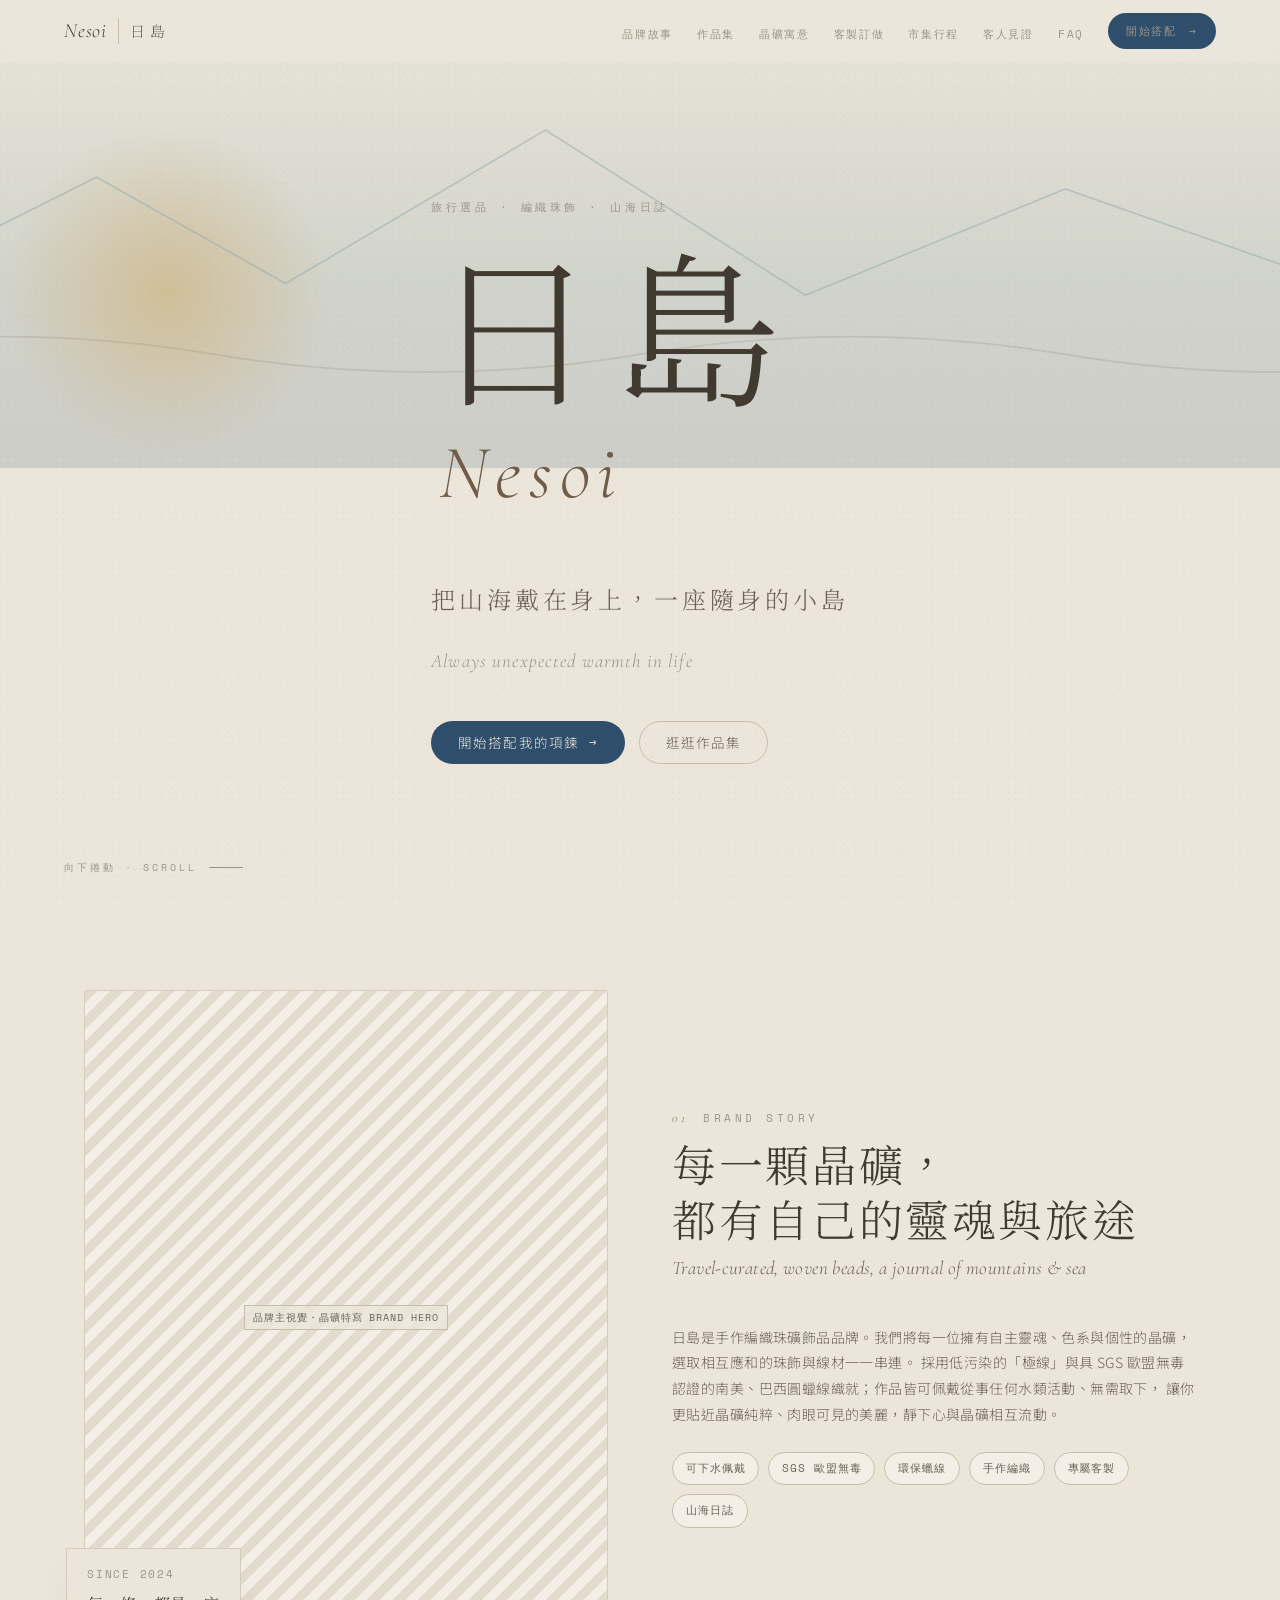
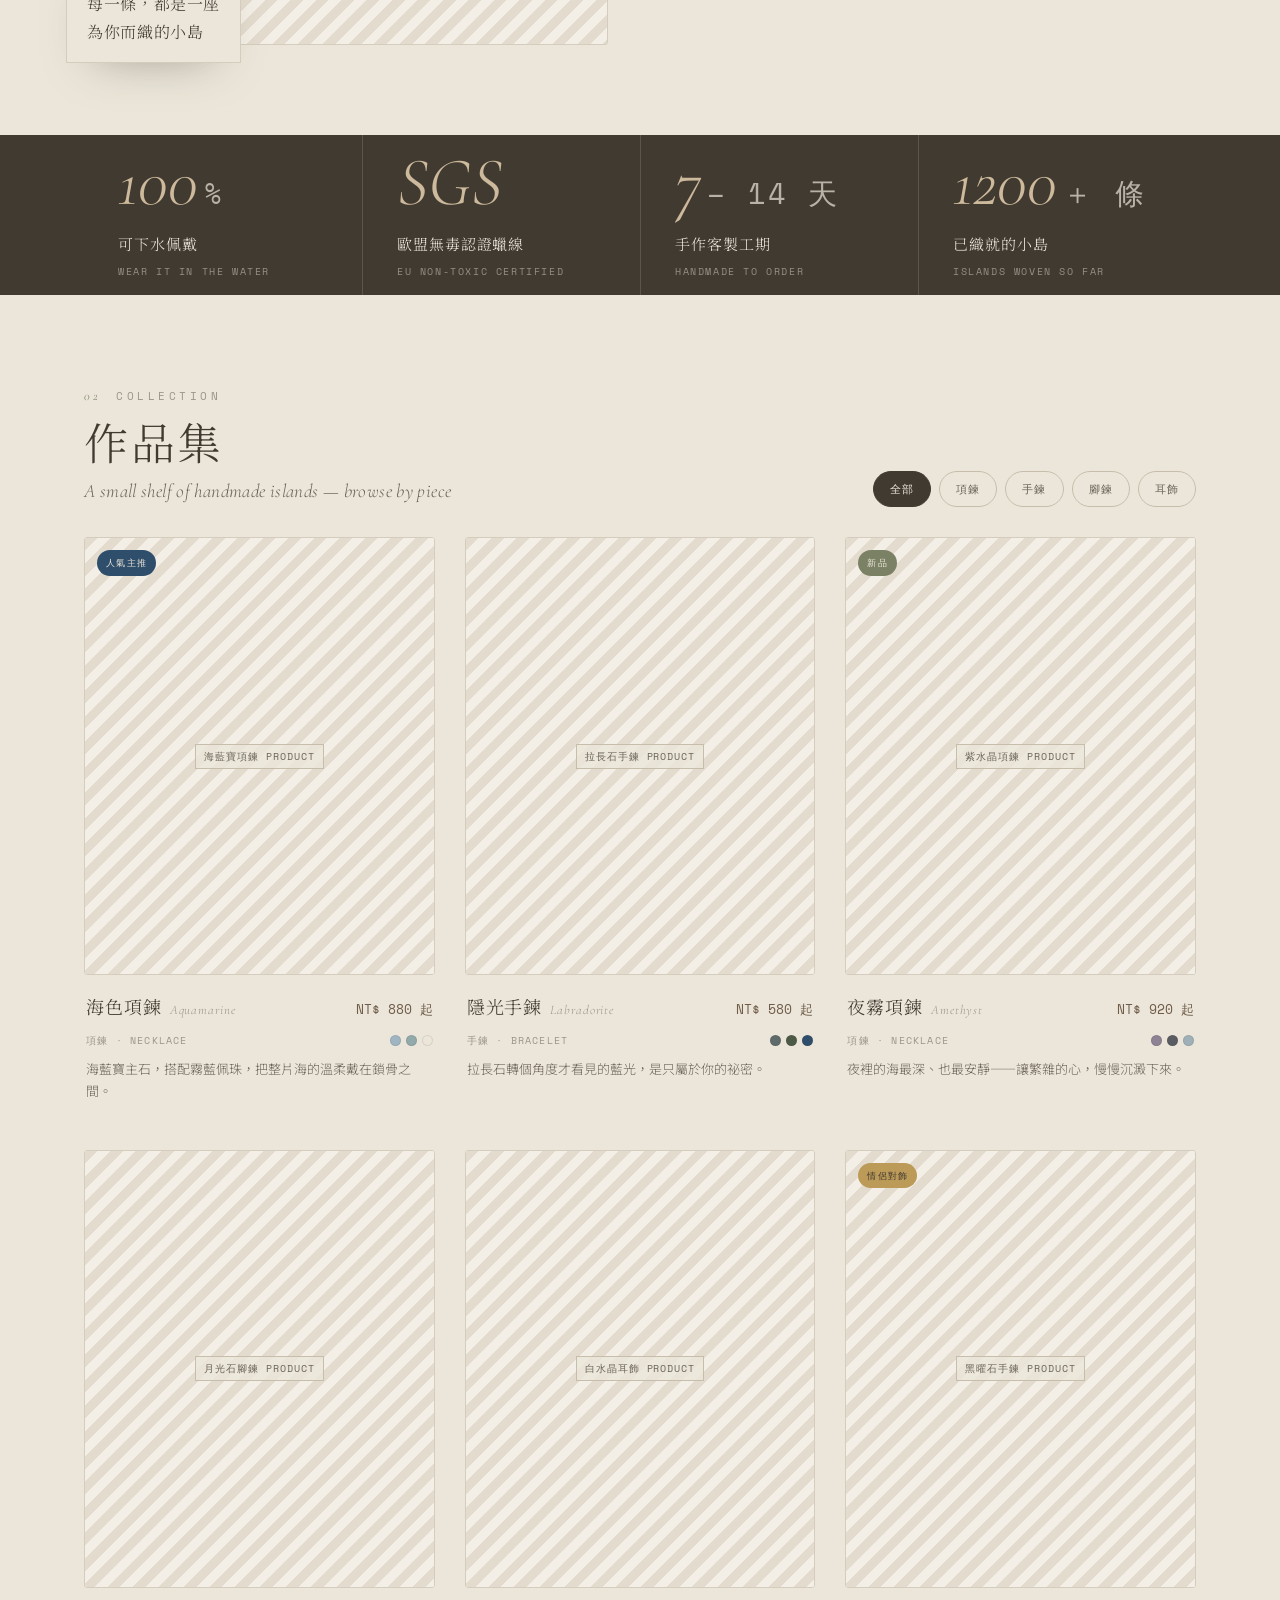
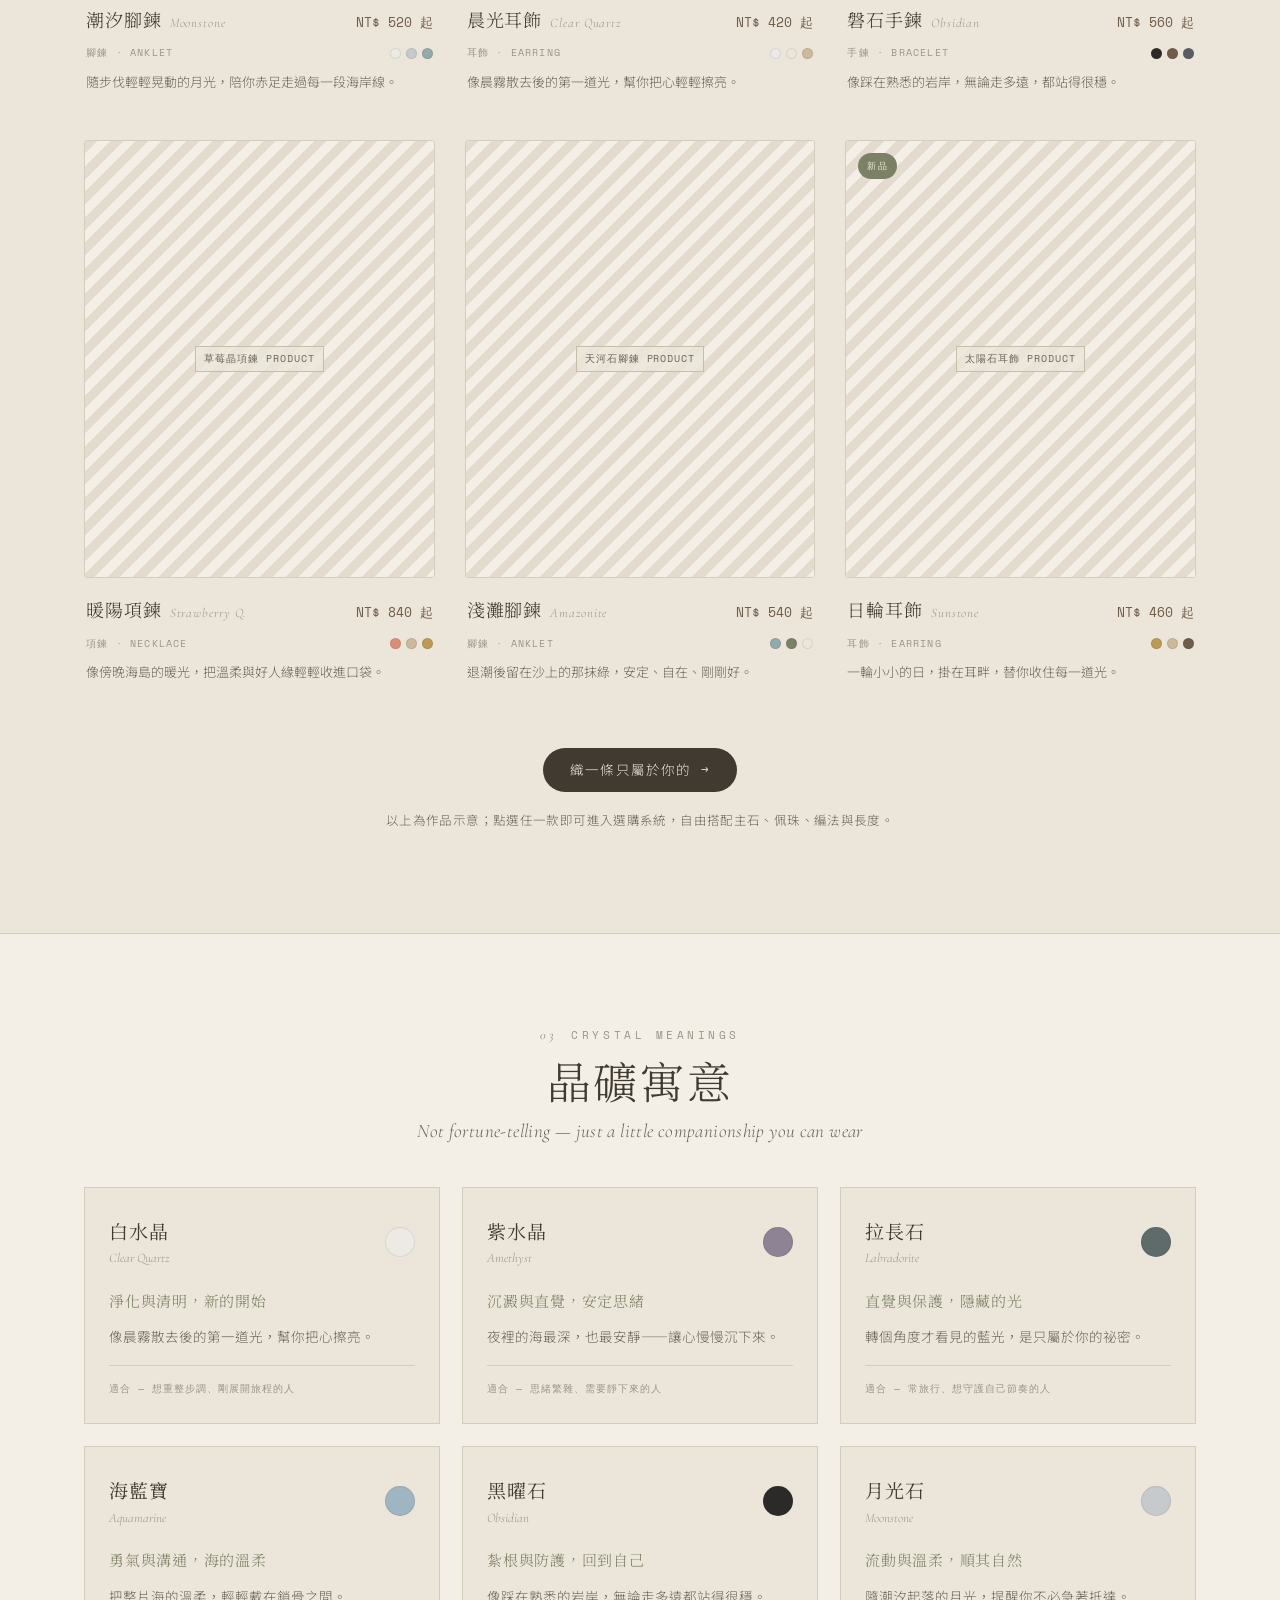
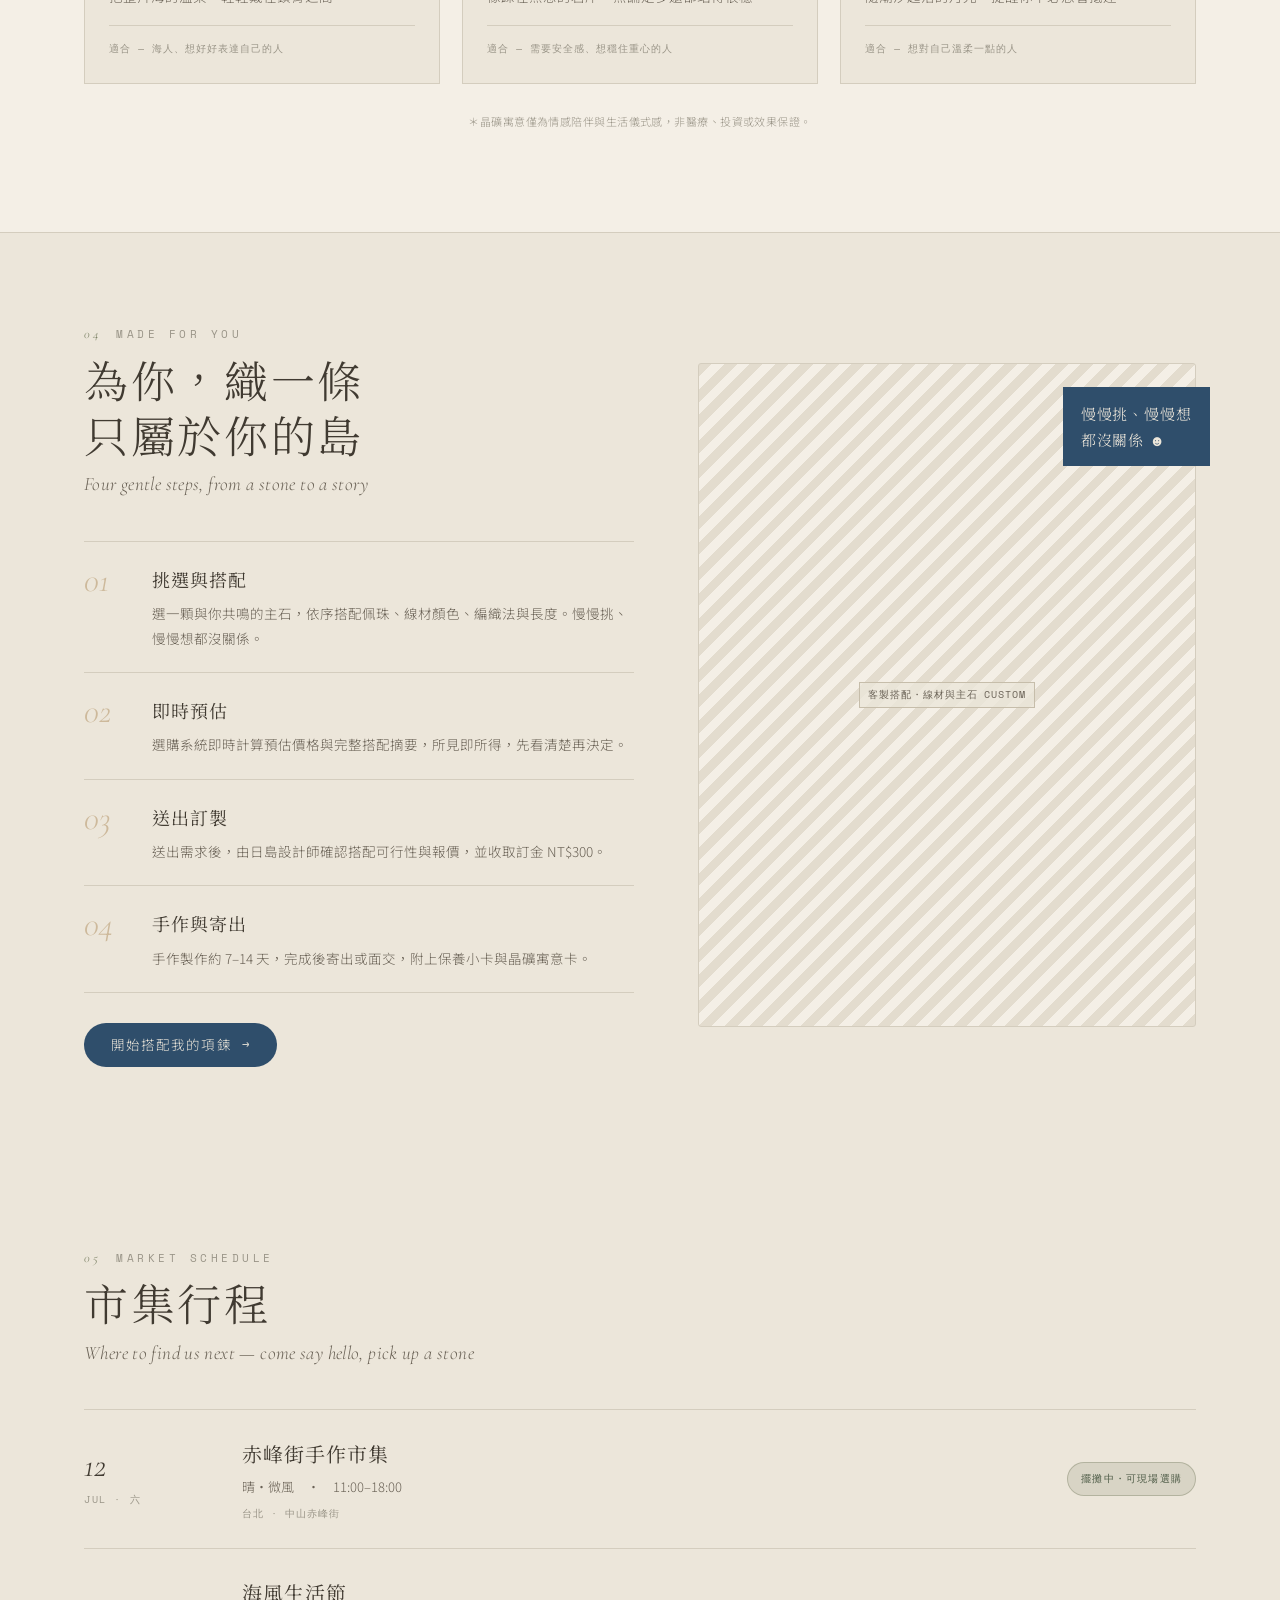
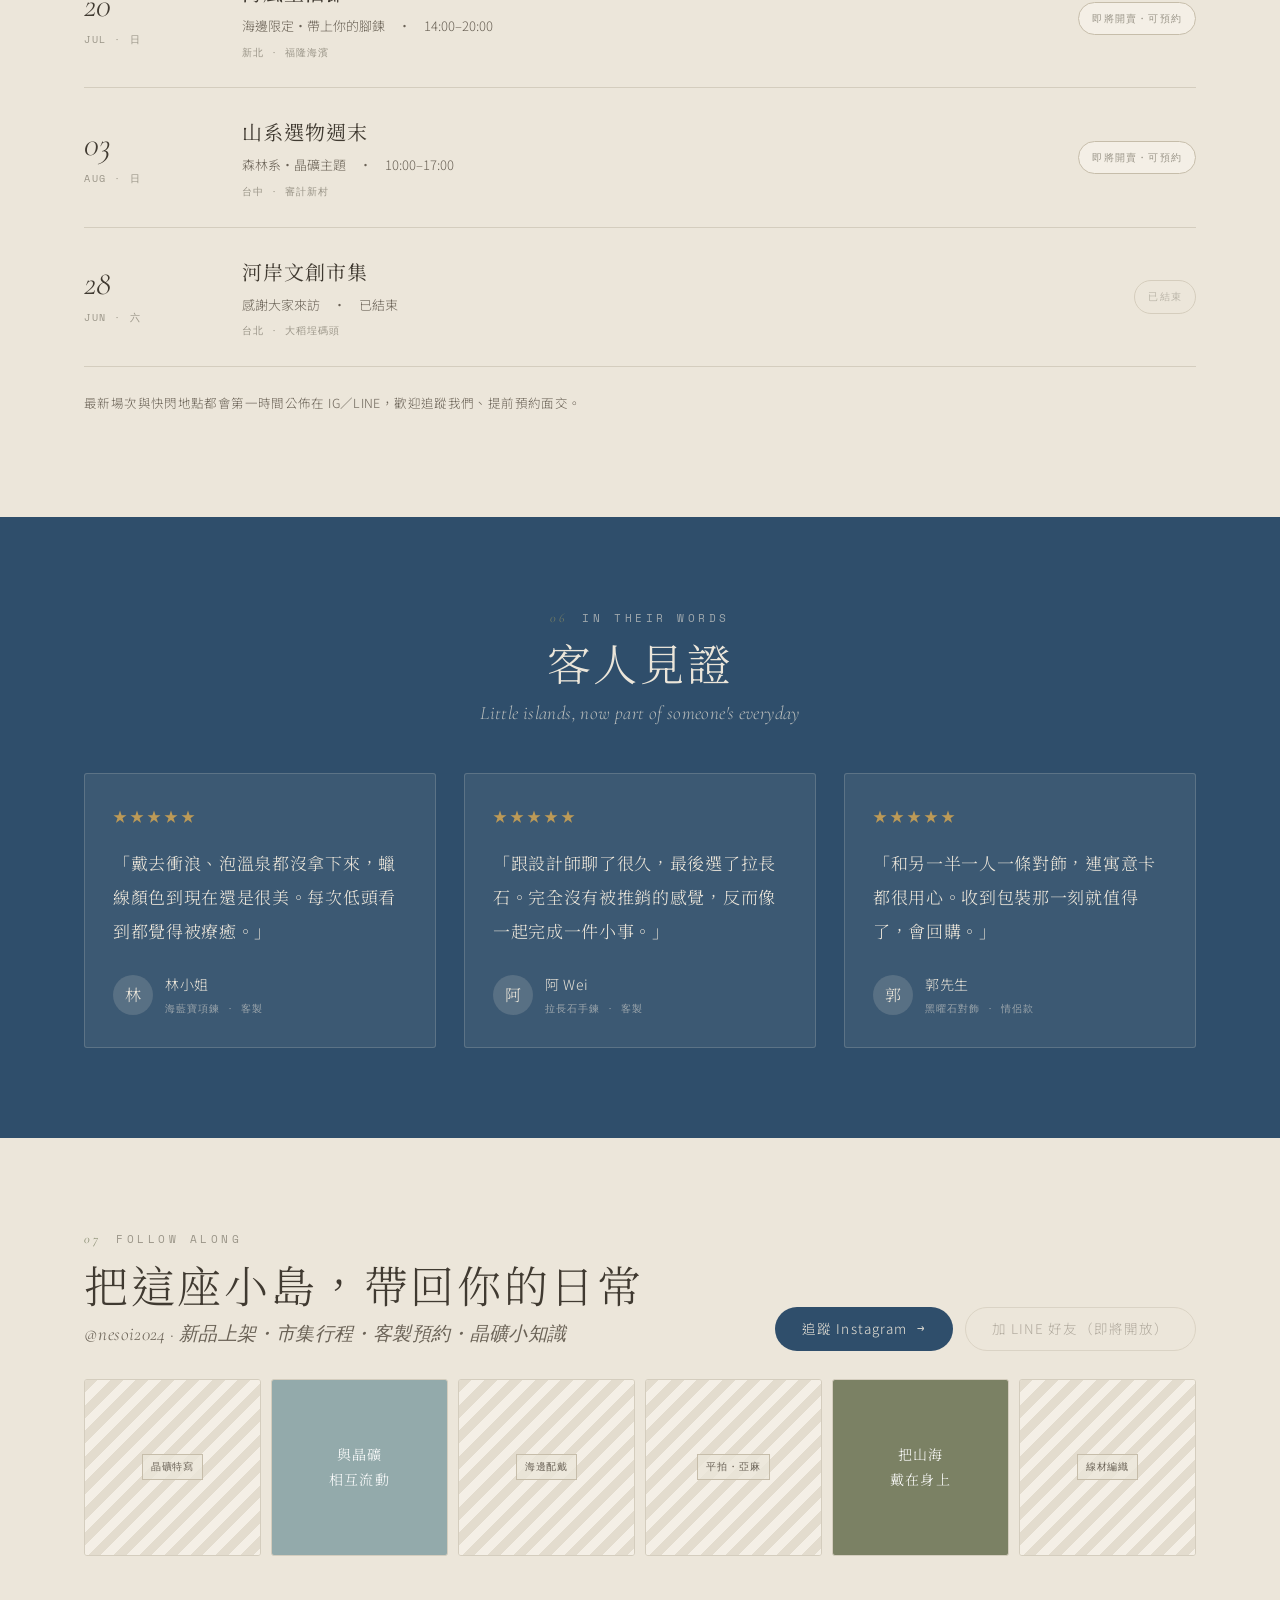
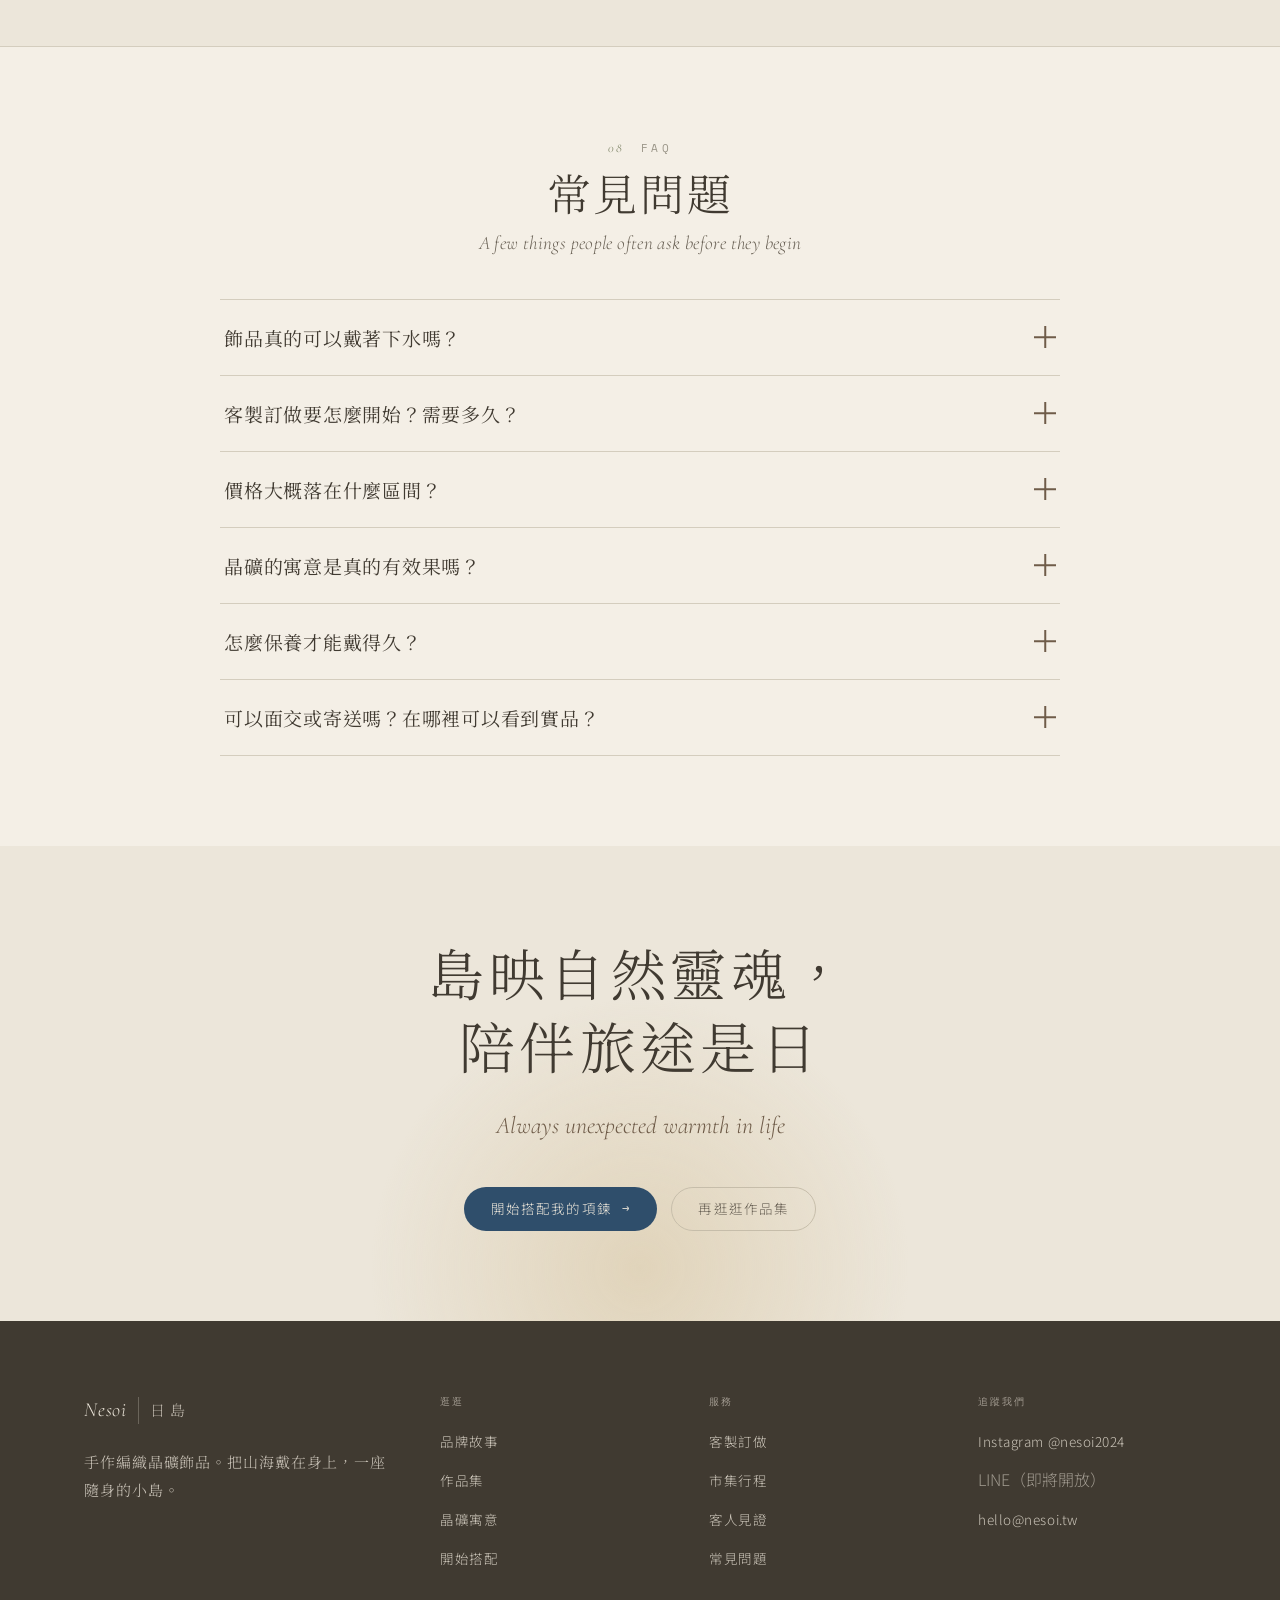
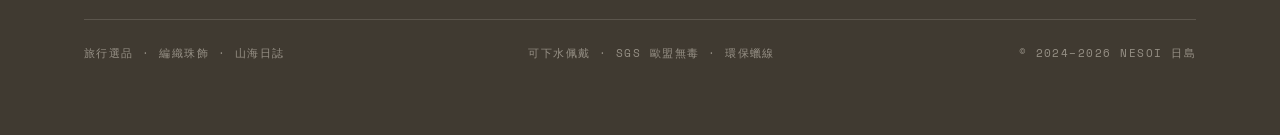
==== index.html @ e8ff77fa "Add files via upload" ====
<!DOCTYPE html>
<html lang="zh-Hant">
<head>
<meta charset="UTF-8">
<meta name="viewport" content="width=device-width, initial-scale=1.0">
<title>日島 Nesoi — 手作編織晶礦飾品｜官方網站</title>
<meta name="description" content="日島 Nesoi 手作編織晶礦飾品。把山海戴在身上，一座隨身的小島。可下水佩戴、SGS 歐盟無毒環保蠟線，提供現場選購與專屬客製。">
<link rel="preconnect" href="https://fonts.googleapis.com">
<link rel="preconnect" href="https://fonts.gstatic.com" crossorigin>
<link href="https://fonts.googleapis.com/css2?family=Noto+Serif+TC:wght@200;300;400;500&family=Noto+Sans+TC:wght@300;400;500&family=Cormorant+Garamond:ital,wght@0,300;0,400;0,500;1,300;1,400;1,500&family=Space+Mono:wght@400;700&display=swap" rel="stylesheet">
<link rel="stylesheet" href="css/site.css">
</head>
<body>

<!-- ============ TOP NAV ============ -->
<header class="topbar" data-screen-label="導覽列">
  <div class="wrap">
    <a class="brandmark" href="#top">Nesoi<span class="cn">日島</span></a>
    <ul class="navlinks">
      <li><a href="#story">品牌故事</a></li>
      <li><a href="#catalog">作品集</a></li>
      <li><a href="#meaning">晶礦寓意</a></li>
      <li><a href="#custom">客製訂做</a></li>
      <li><a href="#markets">市集行程</a></li>
      <li><a href="#voices">客人見證</a></li>
      <li><a href="#faq">FAQ</a></li>
      <li><a class="nav-cta" href="nesoi-shop/index.html#/build">開始搭配　→</a></li>
    </ul>
    <button class="nav-toggle" aria-label="選單"><span></span><span></span><span></span></button>
  </div>
</header>

<!-- ============ HERO ============ -->
<section class="hero" id="top">
  <div class="layer horizon"></div>
  <div class="layer sun"></div>
  <div class="layer ridge" aria-hidden="true">
    <svg viewBox="0 0 1440 320" preserveAspectRatio="xMidYMax slice" fill="none" stroke="var(--sea)" stroke-width="1.4">
      <path d="M0 280 L260 150 L420 240 L640 110 L860 250 L1080 160 L1280 230 L1440 170"/>
      <path d="M0 300 Q180 270 360 300 T720 300 T1080 300 T1440 300" stroke="var(--mineral)" opacity=".6"/>
    </svg>
  </div>
  <div class="wrap hero-inner">
    <p class="eyebrow">旅行選品 · 編織珠飾 · 山海日誌</p>
    <h1>日島</h1>
    <div class="en-l">Nesoi</div>
    <p class="tagline">把山海戴在身上，一座隨身的小島</p>
    <p class="tagline-en">Always unexpected warmth in life</p>
    <div class="hero-cta">
      <a class="btn btn-primary" href="nesoi-shop/index.html#/build"><span class="cn">開始搭配我的項鍊</span><span class="arrow">→</span></a>
      <a class="btn btn-ghost" href="#catalog"><span class="cn">逛逛作品集</span></a>
    </div>
  </div>
  <div class="scrollhint">向下捲動 · Scroll</div>
</section>

<!-- ============ 01 STORY ============ -->
<section class="section" id="story" data-screen-label="品牌故事">
  <div class="wrap">
    <div class="story-grid">
      <div class="story-media reveal">
        <div class="ph center" data-label="品牌主視覺・晶礦特寫 brand hero"></div>
        <div class="badge-float">
          <span class="mono-cap">Since 2024</span>
          <div class="t">每一條，都是一座<br>為你而織的小島</div>
        </div>
      </div>
      <div class="reveal d1">
        <div class="sec-head"><span class="sec-no">01</span><span class="eyebrow">Brand Story</span></div>
        <h2 class="sec-title">每一顆晶礦，<br>都有自己的靈魂與旅途</h2>
        <p class="sec-sub">Travel-curated, woven beads, a journal of mountains &amp; sea</p>
        <p class="note" style="max-width:40em">
          日島是手作編織珠礦飾品品牌。我們將每一位擁有自主靈魂、色系與個性的晶礦，選取相互應和的珠飾與線材一一串連。
          採用低污染的「極線」與具 SGS 歐盟無毒認證的南美、巴西圓蠟線織就；作品皆可佩戴從事任何水類活動、無需取下，
          讓你更貼近晶礦純粹、肉眼可見的美麗，靜下心與晶礦相互流動。
        </p>
        <div class="keywords">
          <span class="kw">可下水佩戴</span><span class="kw">SGS 歐盟無毒</span><span class="kw">環保蠟線</span>
          <span class="kw">手作編織</span><span class="kw">專屬客製</span><span class="kw">山海日誌</span>
        </div>
      </div>
    </div>
  </div>
</section>

<!-- ============ STATS ============ -->
<section class="stats" data-screen-label="材質工法">
  <div class="wrap">
    <div class="grid">
      <div class="stat reveal">
        <div class="num"><span data-count="100">0</span><span class="unit">%</span></div>
        <div class="lbl">可下水佩戴</div>
        <div class="en">Wear it in the water</div>
      </div>
      <div class="stat reveal d1">
        <div class="num">SGS</div>
        <div class="lbl">歐盟無毒認證蠟線</div>
        <div class="en">EU non-toxic certified</div>
      </div>
      <div class="stat reveal d2">
        <div class="num"><span data-count="7">0</span><span class="unit">– 14 天</span></div>
        <div class="lbl">手作客製工期</div>
        <div class="en">Handmade to order</div>
      </div>
      <div class="stat reveal d3">
        <div class="num"><span data-count="1200">0</span><span class="unit">＋ 條</span></div>
        <div class="lbl">已織就的小島</div>
        <div class="en">Islands woven so far</div>
      </div>
    </div>
  </div>
</section>

<!-- ============ 02 CATALOG ============ -->
<section class="section" id="catalog" data-screen-label="作品集">
  <div class="wrap">
    <div class="catalog-head">
      <div>
        <div class="sec-head"><span class="sec-no">02</span><span class="eyebrow">Collection</span></div>
        <h2 class="sec-title">作品集</h2>
        <p class="sec-sub" style="margin-bottom:0">A small shelf of handmade islands — browse by piece</p>
      </div>
      <div class="filters" role="tablist" aria-label="作品分類">
        <button class="filter active" data-cat="all">全部</button>
        <button class="filter" data-cat="necklace">項鍊</button>
        <button class="filter" data-cat="bracelet">手鍊</button>
        <button class="filter" data-cat="anklet">腳鍊</button>
        <button class="filter" data-cat="earring">耳飾</button>
      </div>
    </div>

    <div class="product-grid">
      <!-- 1 -->
      <a class="product" data-cat="necklace" href="nesoi-shop/index.html#/build">
        <div class="shot">
          <span class="tag-flag">人氣主推</span>
          <div class="ph center" data-label="海藍寶項鍊 product"></div>
          <span class="reveal-cover"></span>
          <span class="quick">開始搭配這款 →</span>
        </div>
        <div class="info">
          <div class="row1"><div class="name">海色項鍊<span class="en">Aquamarine</span></div><div class="price">NT$ 880 起</div></div>
          <div class="meta"><span class="cat">項鍊 · Necklace</span><span class="dots"><i style="background:#9FB6C2"></i><i style="background:#93AAAB"></i><i style="background:#ECE6DA"></i></span></div>
          <p class="desc">海藍寶主石，搭配霧藍佩珠，把整片海的溫柔戴在鎖骨之間。</p>
        </div>
      </a>
      <!-- 2 -->
      <a class="product" data-cat="bracelet" href="nesoi-shop/index.html#/build">
        <div class="shot">
          <div class="ph center" data-label="拉長石手鍊 product"></div>
          <span class="reveal-cover"></span>
          <span class="quick">開始搭配這款 →</span>
        </div>
        <div class="info">
          <div class="row1"><div class="name">隱光手鍊<span class="en">Labradorite</span></div><div class="price">NT$ 580 起</div></div>
          <div class="meta"><span class="cat">手鍊 · Bracelet</span><span class="dots"><i style="background:#5E6B6A"></i><i style="background:#4C5A45"></i><i style="background:#2F4E6B"></i></span></div>
          <p class="desc">拉長石轉個角度才看見的藍光，是只屬於你的祕密。</p>
        </div>
      </a>
      <!-- 3 -->
      <a class="product" data-cat="necklace" href="nesoi-shop/index.html#/build">
        <div class="shot">
          <span class="tag-flag olive">新品</span>
          <div class="ph center" data-label="紫水晶項鍊 product"></div>
          <span class="reveal-cover"></span>
          <span class="quick">開始搭配這款 →</span>
        </div>
        <div class="info">
          <div class="row1"><div class="name">夜霧項鍊<span class="en">Amethyst</span></div><div class="price">NT$ 920 起</div></div>
          <div class="meta"><span class="cat">項鍊 · Necklace</span><span class="dots"><i style="background:#8E8295"></i><i style="background:#5A5C63"></i><i style="background:#9FB0B8"></i></span></div>
          <p class="desc">夜裡的海最深、也最安靜——讓繁雜的心，慢慢沉澱下來。</p>
        </div>
      </a>
      <!-- 4 -->
      <a class="product" data-cat="anklet" href="nesoi-shop/index.html#/build">
        <div class="shot">
          <div class="ph center" data-label="月光石腳鍊 product"></div>
          <span class="reveal-cover"></span>
          <span class="quick">開始搭配這款 →</span>
        </div>
        <div class="info">
          <div class="row1"><div class="name">潮汐腳鍊<span class="en">Moonstone</span></div><div class="price">NT$ 520 起</div></div>
          <div class="meta"><span class="cat">腳鍊 · Anklet</span><span class="dots"><i style="background:#EDEAE6"></i><i style="background:#C6CACD"></i><i style="background:#93AAAB"></i></span></div>
          <p class="desc">隨步伐輕輕晃動的月光，陪你赤足走過每一段海岸線。</p>
        </div>
      </a>
      <!-- 5 -->
      <a class="product" data-cat="earring" href="nesoi-shop/index.html#/build">
        <div class="shot">
          <div class="ph center" data-label="白水晶耳飾 product"></div>
          <span class="reveal-cover"></span>
          <span class="quick">開始搭配這款 →</span>
        </div>
        <div class="info">
          <div class="row1"><div class="name">晨光耳飾<span class="en">Clear Quartz</span></div><div class="price">NT$ 420 起</div></div>
          <div class="meta"><span class="cat">耳飾 · Earring</span><span class="dots"><i style="background:#EDEAE6"></i><i style="background:#ECE6DA"></i><i style="background:#CDB99B"></i></span></div>
          <p class="desc">像晨霧散去後的第一道光，幫你把心輕輕擦亮。</p>
        </div>
      </a>
      <!-- 6 -->
      <a class="product" data-cat="bracelet" href="nesoi-shop/index.html#/build">
        <div class="shot">
          <span class="tag-flag gold">情侶對飾</span>
          <div class="ph center" data-label="黑曜石手鍊 product"></div>
          <span class="reveal-cover"></span>
          <span class="quick">開始搭配這款 →</span>
        </div>
        <div class="info">
          <div class="row1"><div class="name">磐石手鍊<span class="en">Obsidian</span></div><div class="price">NT$ 560 起</div></div>
          <div class="meta"><span class="cat">手鍊 · Bracelet</span><span class="dots"><i style="background:#2C2A28"></i><i style="background:#6F5C49"></i><i style="background:#5A5C63"></i></span></div>
          <p class="desc">像踩在熟悉的岩岸，無論走多遠，都站得很穩。</p>
        </div>
      </a>
      <!-- 7 -->
      <a class="product" data-cat="necklace" href="nesoi-shop/index.html#/build">
        <div class="shot">
          <div class="ph center" data-label="草莓晶項鍊 product"></div>
          <span class="reveal-cover"></span>
          <span class="quick">開始搭配這款 →</span>
        </div>
        <div class="info">
          <div class="row1"><div class="name">暖陽項鍊<span class="en">Strawberry Q.</span></div><div class="price">NT$ 840 起</div></div>
          <div class="meta"><span class="cat">項鍊 · Necklace</span><span class="dots"><i style="background:#D98E78"></i><i style="background:#CDB99B"></i><i style="background:#BC9A57"></i></span></div>
          <p class="desc">像傍晚海島的暖光，把溫柔與好人緣輕輕收進口袋。</p>
        </div>
      </a>
      <!-- 8 -->
      <a class="product" data-cat="anklet" href="nesoi-shop/index.html#/build">
        <div class="shot">
          <div class="ph center" data-label="天河石腳鍊 product"></div>
          <span class="reveal-cover"></span>
          <span class="quick">開始搭配這款 →</span>
        </div>
        <div class="info">
          <div class="row1"><div class="name">淺灘腳鍊<span class="en">Amazonite</span></div><div class="price">NT$ 540 起</div></div>
          <div class="meta"><span class="cat">腳鍊 · Anklet</span><span class="dots"><i style="background:#93AAAB"></i><i style="background:#7B8164"></i><i style="background:#ECE6DA"></i></span></div>
          <p class="desc">退潮後留在沙上的那抹綠，安定、自在、剛剛好。</p>
        </div>
      </a>
      <!-- 9 -->
      <a class="product" data-cat="earring" href="nesoi-shop/index.html#/build">
        <div class="shot">
          <span class="tag-flag olive">新品</span>
          <div class="ph center" data-label="太陽石耳飾 product"></div>
          <span class="reveal-cover"></span>
          <span class="quick">開始搭配這款 →</span>
        </div>
        <div class="info">
          <div class="row1"><div class="name">日輪耳飾<span class="en">Sunstone</span></div><div class="price">NT$ 460 起</div></div>
          <div class="meta"><span class="cat">耳飾 · Earring</span><span class="dots"><i style="background:#BC9A57"></i><i style="background:#CDB99B"></i><i style="background:#6F5C49"></i></span></div>
          <p class="desc">一輪小小的日，掛在耳畔，替你收住每一道光。</p>
        </div>
      </a>
    </div>

    <div class="catalog-foot">
      <a class="btn btn-dark" href="nesoi-shop/index.html#/build"><span class="cn">織一條只屬於你的</span><span class="arrow">→</span></a>
      <p class="note tiny" style="margin-top:16px">以上為作品示意；點選任一款即可進入選購系統，自由搭配主石、佩珠、編法與長度。</p>
    </div>
  </div>
</section>

<!-- ============ 03 MEANING ============ -->
<section class="section meaning" id="meaning" data-screen-label="晶礦寓意">
  <div class="wrap">
    <div class="sec-head-center" style="margin-bottom:40px">
      <div class="sec-head"><span class="sec-no">03</span><span class="eyebrow">Crystal Meanings</span></div>
      <h2 class="sec-title">晶礦寓意</h2>
      <p class="sec-sub">Not fortune-telling — just a little companionship you can wear</p>
    </div>

    <div class="meaning-grid">
      <div class="mcard reveal">
        <div class="top"><div><h4>白水晶</h4><div class="en">Clear Quartz</div></div><span class="stone" style="background:#EDEAE6"></span></div>
        <div class="mn">淨化與清明，新的開始</div>
        <p class="qt">像晨霧散去後的第一道光，幫你把心擦亮。</p>
        <div class="for">適合 — 想重整步調、剛展開旅程的人</div>
      </div>
      <div class="mcard reveal d1">
        <div class="top"><div><h4>紫水晶</h4><div class="en">Amethyst</div></div><span class="stone" style="background:#8E8295"></span></div>
        <div class="mn">沉澱與直覺，安定思緒</div>
        <p class="qt">夜裡的海最深，也最安靜——讓心慢慢沉下來。</p>
        <div class="for">適合 — 思緒繁雜、需要靜下來的人</div>
      </div>
      <div class="mcard reveal d2">
        <div class="top"><div><h4>拉長石</h4><div class="en">Labradorite</div></div><span class="stone" style="background:#5E6B6A"></span></div>
        <div class="mn">直覺與保護，隱藏的光</div>
        <p class="qt">轉個角度才看見的藍光，是只屬於你的祕密。</p>
        <div class="for">適合 — 常旅行、想守護自己節奏的人</div>
      </div>
      <div class="mcard reveal">
        <div class="top"><div><h4>海藍寶</h4><div class="en">Aquamarine</div></div><span class="stone" style="background:#9FB6C2"></span></div>
        <div class="mn">勇氣與溝通，海的溫柔</div>
        <p class="qt">把整片海的溫柔，輕輕戴在鎖骨之間。</p>
        <div class="for">適合 — 海人、想好好表達自己的人</div>
      </div>
      <div class="mcard reveal d1">
        <div class="top"><div><h4>黑曜石</h4><div class="en">Obsidian</div></div><span class="stone" style="background:#2C2A28"></span></div>
        <div class="mn">紮根與防護，回到自己</div>
        <p class="qt">像踩在熟悉的岩岸，無論走多遠都站得很穩。</p>
        <div class="for">適合 — 需要安全感、想穩住重心的人</div>
      </div>
      <div class="mcard reveal d2">
        <div class="top"><div><h4>月光石</h4><div class="en">Moonstone</div></div><span class="stone" style="background:#C6CACD"></span></div>
        <div class="mn">流動與溫柔，順其自然</div>
        <p class="qt">隨潮汐起落的月光，提醒你不必急著抵達。</p>
        <div class="for">適合 — 想對自己溫柔一點的人</div>
      </div>
    </div>
    <p class="disc">＊晶礦寓意僅為情感陪伴與生活儀式感，非醫療、投資或效果保證。</p>
  </div>
</section>

<!-- ============ 04 CUSTOM FLOW ============ -->
<section class="section" id="custom" data-screen-label="客製訂做">
  <div class="wrap">
    <div class="flow">
      <div class="reveal">
        <div class="sec-head"><span class="sec-no">04</span><span class="eyebrow">Made for You</span></div>
        <h2 class="sec-title">為你，織一條<br>只屬於你的島</h2>
        <p class="sec-sub">Four gentle steps, from a stone to a story</p>
        <ol class="steps">
          <li class="step"><span class="n">01</span><div><h4>挑選與搭配</h4><p>選一顆與你共鳴的主石，依序搭配佩珠、線材顏色、編織法與長度。慢慢挑、慢慢想都沒關係。</p></div></li>
          <li class="step"><span class="n">02</span><div><h4>即時預估</h4><p>選購系統即時計算預估價格與完整搭配摘要，所見即所得，先看清楚再決定。</p></div></li>
          <li class="step"><span class="n">03</span><div><h4>送出訂製</h4><p>送出需求後，由日島設計師確認搭配可行性與報價，並收取訂金 NT$300。</p></div></li>
          <li class="step"><span class="n">04</span><div><h4>手作與寄出</h4><p>手作製作約 7–14 天，完成後寄出或面交，附上保養小卡與晶礦寓意卡。</p></div></li>
        </ol>
        <div style="margin-top:30px">
          <a class="btn btn-primary" href="nesoi-shop/index.html#/build"><span class="cn">開始搭配我的項鍊</span><span class="arrow">→</span></a>
        </div>
      </div>
      <div class="flow-media reveal d1">
        <div class="ph center" data-label="客製搭配・線材與主石 custom"></div>
        <div class="pull"><div class="serif">慢慢挑、慢慢想<br>都沒關係 ☻</div></div>
      </div>
    </div>
  </div>
</section>

<!-- ============ 05 MARKETS ============ -->
<section class="section" id="markets" data-screen-label="市集行程">
  <div class="wrap">
    <div class="sec-head"><span class="sec-no">05</span><span class="eyebrow">Market Schedule</span></div>
    <h2 class="sec-title">市集行程</h2>
    <p class="sec-sub">Where to find us next — come say hello, pick up a stone</p>

    <div class="markets">
      <div class="market-row reveal">
        <div class="date"><span class="d">12</span><span class="m">Jul · 六</span></div>
        <div class="where"><h4>赤峰街手作市集</h4><p>晴・微風　·　11:00–18:00</p><span class="loc">台北 · 中山赤峰街</span></div>
        <span class="market-status open">擺攤中・可現場選購</span>
      </div>
      <div class="market-row reveal d1">
        <div class="date"><span class="d">20</span><span class="m">Jul · 日</span></div>
        <div class="where"><h4>海風生活節</h4><p>海邊限定・帶上你的腳鍊　·　14:00–20:00</p><span class="loc">新北 · 福隆海濱</span></div>
        <span class="market-status soon">即將開賣・可預約</span>
      </div>
      <div class="market-row reveal d2">
        <div class="date"><span class="d">03</span><span class="m">Aug · 日</span></div>
        <div class="where"><h4>山系選物週末</h4><p>森林系・晶礦主題　·　10:00–17:00</p><span class="loc">台中 · 審計新村</span></div>
        <span class="market-status soon">即將開賣・可預約</span>
      </div>
      <div class="market-row reveal d3">
        <div class="date"><span class="d">28</span><span class="m">Jun · 六</span></div>
        <div class="where"><h4>河岸文創市集</h4><p>感謝大家來訪　·　已結束</p><span class="loc">台北 · 大稻埕碼頭</span></div>
        <span class="market-status done">已結束</span>
      </div>
    </div>
    <p class="note tiny" style="margin-top:24px">最新場次與快閃地點都會第一時間公佈在 IG／LINE，歡迎追蹤我們、提前預約面交。</p>
  </div>
</section>

<!-- ============ 06 TESTIMONIALS ============ -->
<section class="section testimonials" id="voices" data-screen-label="客人見證">
  <div class="wrap">
    <div class="sec-head-center" style="margin-bottom:44px">
      <div class="sec-head"><span class="sec-no">06</span><span class="eyebrow">In Their Words</span></div>
      <h2 class="sec-title">客人見證</h2>
      <p class="sec-sub">Little islands, now part of someone's everyday</p>
    </div>

    <div class="tgrid">
      <div class="tcard reveal">
        <div class="stars">★★★★★</div>
        <p class="quote">「戴去衝浪、泡溫泉都沒拿下來，蠟線顏色到現在還是很美。每次低頭看到都覺得被療癒。」</p>
        <div class="who"><span class="av">林</span><div><div class="nm">林小姐</div><div class="meta">海藍寶項鍊 · 客製</div></div></div>
      </div>
      <div class="tcard reveal d1">
        <div class="stars">★★★★★</div>
        <p class="quote">「跟設計師聊了很久，最後選了拉長石。完全沒有被推銷的感覺，反而像一起完成一件小事。」</p>
        <div class="who"><span class="av">阿</span><div><div class="nm">阿 Wei</div><div class="meta">拉長石手鍊 · 客製</div></div></div>
      </div>
      <div class="tcard reveal d2">
        <div class="stars">★★★★★</div>
        <p class="quote">「和另一半一人一條對飾，連寓意卡都很用心。收到包裝那一刻就值得了，會回購。」</p>
        <div class="who"><span class="av">郭</span><div><div class="nm">郭先生</div><div class="meta">黑曜石對飾 · 情侶款</div></div></div>
      </div>
    </div>
  </div>
</section>

<!-- ============ 07 SOCIAL ============ -->
<section class="section" id="social" data-screen-label="社群">
  <div class="wrap">
    <div class="social-head">
      <div>
        <div class="sec-head"><span class="sec-no">07</span><span class="eyebrow">Follow Along</span></div>
        <h2 class="sec-title">把這座小島，帶回你的日常</h2>
        <p class="sec-sub" style="margin-bottom:0">@nesoi2024 · 新品上架・市集行程・客製預約・晶礦小知識</p>
      </div>
      <div class="social-cta">
        <a class="btn btn-primary" href="https://instagram.com/nesoi2024" target="_blank" rel="noopener"><span class="cn">追蹤 Instagram</span><span class="arrow">→</span></a>
        <!-- TODO: 之後有 LINE 後，改回 <a class="btn btn-ghost" href="你的LINE連結" target="_blank" rel="noopener"><span class="cn">加 LINE 好友</span></a> -->
        <span class="btn btn-ghost" aria-disabled="true" style="opacity:.45;cursor:default;pointer-events:none"><span class="cn">加 LINE 好友（即將開放）</span></span>
      </div>
    </div>

    <div class="ig-grid">
      <div class="ig-cell"><div class="ph center" data-label="晶礦特寫"></div><span class="ovl"><svg viewBox="0 0 24 24" fill="none" stroke-width="1.6"><rect x="3" y="3" width="18" height="18" rx="5"/><circle cx="12" cy="12" r="4"/><circle cx="17.5" cy="6.5" r="1" fill="#fff" stroke="none"/></svg></span></div>
      <div class="ig-cell quote sea"><p>與晶礦<br>相互流動</p></div>
      <div class="ig-cell"><div class="ph center" data-label="海邊配戴"></div><span class="ovl"><svg viewBox="0 0 24 24" fill="none" stroke-width="1.6"><rect x="3" y="3" width="18" height="18" rx="5"/><circle cx="12" cy="12" r="4"/><circle cx="17.5" cy="6.5" r="1" fill="#fff" stroke="none"/></svg></span></div>
      <div class="ig-cell"><div class="ph center" data-label="平拍・亞麻"></div><span class="ovl"><svg viewBox="0 0 24 24" fill="none" stroke-width="1.6"><rect x="3" y="3" width="18" height="18" rx="5"/><circle cx="12" cy="12" r="4"/><circle cx="17.5" cy="6.5" r="1" fill="#fff" stroke="none"/></svg></span></div>
      <div class="ig-cell quote olive"><p>把山海<br>戴在身上</p></div>
      <div class="ig-cell"><div class="ph center" data-label="線材編織"></div><span class="ovl"><svg viewBox="0 0 24 24" fill="none" stroke-width="1.6"><rect x="3" y="3" width="18" height="18" rx="5"/><circle cx="12" cy="12" r="4"/><circle cx="17.5" cy="6.5" r="1" fill="#fff" stroke="none"/></svg></span></div>
    </div>
  </div>
</section>

<!-- ============ 08 FAQ ============ -->
<section class="section" id="faq" data-screen-label="FAQ" style="background:var(--paper-2);border-top:1px solid var(--hairline)">
  <div class="wrap">
    <div class="sec-head-center" style="margin-bottom:40px">
      <div class="sec-head"><span class="sec-no">08</span><span class="eyebrow">FAQ</span></div>
      <h2 class="sec-title">常見問題</h2>
      <p class="sec-sub">A few things people often ask before they begin</p>
    </div>

    <div class="faq">
      <div class="faq-item">
        <button class="faq-q">飾品真的可以戴著下水嗎？<span class="ic"></span></button>
        <div class="faq-a"><div class="inner">可以。我們採用低污染的「極線」與具 SGS 歐盟無毒認證的南美、巴西圓蠟線編織，作品可佩戴從事任何水類活動、無需取下。建議避免長時間接觸香水、酒精與化學清潔劑，能讓蠟線色澤更持久。</div></div>
      </div>
      <div class="faq-item">
        <button class="faq-q">客製訂做要怎麼開始？需要多久？<span class="ic"></span></button>
        <div class="faq-a"><div class="inner">直接在「開始搭配我的項鍊」選購系統挑主石、佩珠、編法與長度，系統會即時預估價格。送出後由設計師確認搭配並報價、收訂金 NT$300，手作製作約 7–14 天，完成後寄出或面交。</div></div>
      </div>
      <div class="faq-item">
        <button class="faq-q">價格大概落在什麼區間？<span class="ic"></span></button>
        <div class="faq-a"><div class="inner">現貨項鍊約 NT$680 起、手鍊／腳鍊 NT$480 起、耳飾／戒指 NT$380 起；專屬客製 NT$880 起。實際價格依晶礦、佩珠與編法不同，客製價由設計師確認後報價。情侶／對飾兩件 9 折。</div></div>
      </div>
      <div class="faq-item">
        <button class="faq-q">晶礦的寓意是真的有效果嗎？<span class="ic"></span></button>
        <div class="faq-a"><div class="inner">我們把晶礦寓意當作一種情感陪伴與生活的儀式感，而不是開運算命或療效保證。喜歡它的故事、它的顏色與手感，就是最好的理由。</div></div>
      </div>
      <div class="faq-item">
        <button class="faq-q">怎麼保養才能戴得久？<span class="ic"></span></button>
        <div class="faq-a"><div class="inner">若有髒污，以清水輕輕沖洗、用軟布擦乾後陰乾即可；晶礦避免重摔與強烈撞擊。每一件都是手作，些微不同是手的痕跡，也是溫度的證明。</div></div>
      </div>
      <div class="faq-item">
        <button class="faq-q">可以面交或寄送嗎？在哪裡可以看到實品？<span class="ic"></span></button>
        <div class="faq-a"><div class="inner">提供宅配寄送與市集面交。最新的市集場次與快閃地點都會公佈在本頁「市集行程」與我們的 IG／LINE，歡迎追蹤、提前預約到攤位看實品。</div></div>
      </div>
    </div>
  </div>
</section>

<!-- ============ CLOSING CTA ============ -->
<section class="section closing" data-screen-label="行動呼籲">
  <div class="sun-bg" aria-hidden="true"></div>
  <div class="wrap reveal">
    <h2>島映自然靈魂，<br>陪伴旅途是日</h2>
    <p class="en">Always unexpected warmth in life</p>
    <div class="closing-cta">
      <a class="btn btn-primary" href="nesoi-shop/index.html#/build"><span class="cn">開始搭配我的項鍊</span><span class="arrow">→</span></a>
      <a class="btn btn-ghost" href="#catalog"><span class="cn">再逛逛作品集</span></a>
    </div>
  </div>
</section>

<!-- ============ FOOTER ============ -->
<footer class="footer" data-screen-label="頁尾">
  <div class="wrap">
    <div class="top">
      <div>
        <a class="brandmark" href="#top">Nesoi<span class="cn">日島</span></a>
        <p class="f-tag">手作編織晶礦飾品。把山海戴在身上，一座隨身的小島。</p>
      </div>
      <div>
        <h5>逛逛</h5>
        <ul>
          <li><a href="#story">品牌故事</a></li>
          <li><a href="#catalog">作品集</a></li>
          <li><a href="#meaning">晶礦寓意</a></li>
          <li><a href="nesoi-shop/index.html#/build">開始搭配</a></li>
        </ul>
      </div>
      <div>
        <h5>服務</h5>
        <ul>
          <li><a href="#custom">客製訂做</a></li>
          <li><a href="#markets">市集行程</a></li>
          <li><a href="#voices">客人見證</a></li>
          <li><a href="#faq">常見問題</a></li>
        </ul>
      </div>
      <div>
        <h5>追蹤我們</h5>
        <ul>
          <li><a href="https://instagram.com/nesoi2024" target="_blank" rel="noopener">Instagram @nesoi2024</a></li>
          <!-- TODO: 之後有 LINE 後，改回 <a href="你的LINE連結" target="_blank" rel="noopener">LINE @你的ID</a> -->
          <li><span style="opacity:.55">LINE（即將開放）</span></li>
          <li><a href="mailto:hello@nesoi.tw">hello@nesoi.tw</a></li>
        </ul>
      </div>
    </div>
    <div class="meta">
      <span>旅行選品 · 編織珠飾 · 山海日誌</span>
      <span>可下水佩戴 · SGS 歐盟無毒 · 環保蠟線</span>
      <span>© 2024–2026 Nesoi 日島</span>
    </div>
  </div>
</footer>

<script src="js/site.js"></script>
</body>
</html>
---- css/site.css ----
/* =========================================================
   日島 NESOI — 官方網站 Official Site
   色系：方案 A 山海自然系  |  作品型錄・好逛好買
   ========================================================= */

:root{
  /* ---- 方案 A 山海自然系 ---- */
  --paper:      #ECE6DA;   /* 霧米白 */
  --paper-2:    #F4EFE6;   /* 卡片底 */
  --paper-3:    #E3DCCE;   /* 凹陷底 */
  --ink:        #403A31;   /* 深岩墨 */
  --ink-soft:   #6A6256;   /* 次要文字 */
  --mineral:    #9A9588;   /* 礦石灰 */
  --hairline:   #D4CDBE;
  --hairline-2: #C6BDAA;

  --sea:        #93AAAB;   /* 海霧藍 */
  --deep-sea:   #2F4E6B;   /* 海藍（方案 A 主） */
  --olive:      #7B8164;
  --forest:     #4C5A45;   /* 深綠（方案 A 主） */
  --sand:       #CDB99B;
  --rock:       #6F5C49;
  --gold:       #BC9A57;   /* 日光金（點綴） */

  --serif-cn: "Noto Serif TC", serif;
  --sans-cn:  "Noto Sans TC", sans-serif;
  --serif-en: "Cormorant Garamond", Georgia, serif;
  --mono:     "Space Mono", ui-monospace, monospace;

  --maxw: 1240px;
  --pad: clamp(20px, 5vw, 64px);
  --nav-h: 62px;
}

*{ box-sizing: border-box; }
html{ scroll-behavior: smooth; }
body{
  margin:0;
  background: var(--paper);
  color: var(--ink);
  font-family: var(--sans-cn);
  font-weight: 300;
  line-height: 1.75;
  -webkit-font-smoothing: antialiased;
  text-rendering: optimizeLegibility;
  overflow-x: hidden;
}
::selection{ background: var(--deep-sea); color:#fff; }

/* paper grain */
body::before{
  content:""; position:fixed; inset:0; z-index:0; pointer-events:none;
  opacity:.5; mix-blend-mode:multiply;
  background-image:
    radial-gradient(circle at 12% 18%, rgba(111,92,73,.05) 0 1px, transparent 1px),
    radial-gradient(circle at 72% 62%, rgba(64,58,49,.04) 0 1px, transparent 1px);
  background-size: 7px 7px, 11px 11px;
}

img{ max-width:100%; display:block; }
a{ color: inherit; text-decoration:none; }

/* ---------- primitives ---------- */
.wrap{ max-width: var(--maxw); margin:0 auto; padding-inline: var(--pad); position:relative; z-index:1; }
.section{ padding-block: clamp(64px, 10vh, 132px); position:relative; z-index:1; }

.eyebrow{
  font-family: var(--mono);
  font-size: 11px; letter-spacing:.32em; text-transform:uppercase;
  color: var(--mineral); font-weight:400; margin:0;
}
.sec-no{ font-family: var(--serif-en); font-size: 13px; letter-spacing:.2em; color: var(--olive); font-style: italic; }
.sec-head{ display:flex; align-items:baseline; gap:16px; margin-bottom: 6px; }
.sec-title{
  font-family: var(--serif-cn); font-weight:300;
  font-size: clamp(26px, 3.6vw, 44px); letter-spacing:.06em;
  margin:.1em 0 .12em; line-height:1.25;
}
.sec-sub{
  font-family: var(--serif-en); font-style:italic; font-weight:300;
  color: var(--ink-soft); font-size: clamp(15px,1.5vw,19px); letter-spacing:.02em;
  margin:0 0 40px;
}
.sec-head-center{ text-align:center; }
.sec-head-center .sec-head{ justify-content:center; }
.note{ font-size:14px; color: var(--ink-soft); line-height:1.85; letter-spacing:.03em; }
.tiny{ font-size:12.5px; }
.mono-cap{ font-family:var(--mono); font-size:11px; letter-spacing:.16em; color:var(--mineral); text-transform:uppercase; }
.lead{
  font-family: var(--serif-cn); font-weight:300;
  font-size: clamp(17px, 1.9vw, 22px); line-height:2.05; letter-spacing:.05em;
  color: var(--ink); max-width: 40em; text-wrap: pretty;
}

/* ---------- buttons ---------- */
.btn{
  font-family: var(--mono); font-size:12px; letter-spacing:.14em;
  display:inline-flex; align-items:center; gap:10px;
  padding:14px 26px; border-radius:40px; cursor:pointer; border:1px solid transparent;
  transition:transform .25s, background .25s, color .25s, border-color .25s;
  text-transform:uppercase; line-height:1;
}
.btn .cn{ font-family:var(--sans-cn); text-transform:none; letter-spacing:.08em; font-size:13.5px; }
.btn-primary{ background:var(--deep-sea); color:var(--paper); }
.btn-primary:hover{ background:#274058; transform:translateY(-2px); }
.btn-dark{ background:var(--ink); color:var(--paper); }
.btn-dark:hover{ background:#2f2a23; transform:translateY(-2px); }
.btn-ghost{ background:transparent; border-color:var(--hairline-2); color:var(--ink-soft); }
.btn-ghost:hover{ border-color:var(--rock); color:var(--rock); }
.arrow{ transition:transform .25s; }
.btn:hover .arrow{ transform:translateX(4px); }

/* image placeholder */
.ph{
  position:relative; background:
    repeating-linear-gradient(135deg, var(--paper-3) 0 9px, var(--paper-2) 9px 18px);
  border:1px solid var(--hairline); overflow:hidden; color:var(--ink-soft);
  display:flex; align-items:flex-end;
}
.ph::after{
  content: attr(data-label);
  font-family:var(--mono); font-size:9.5px; letter-spacing:.1em; text-transform:uppercase;
  color:var(--ink-soft); background:color-mix(in srgb,var(--paper) 80%, transparent);
  padding:5px 8px; margin:8px; border:1px solid var(--hairline-2); line-height:1.4;
}
.ph.center{ align-items:center; justify-content:center; }
.ph.center::after{ margin:0; }

/* island mark */
.isle line, .isle path, .isle polyline, .isle circle{ vector-effect:non-scaling-stroke; }

/* ===================================================
   TOP NAV
   =================================================== */
.topbar{
  position: fixed; top:0; left:0; right:0; z-index:60;
  background: color-mix(in srgb, var(--paper) 80%, transparent);
  backdrop-filter: blur(11px);
  border-bottom:1px solid transparent;
  transition:border-color .3s, background .3s;
}
.topbar.scrolled{ border-bottom-color:var(--hairline); background: color-mix(in srgb, var(--paper) 92%, transparent); }
.topbar .wrap{ display:flex; align-items:center; justify-content:space-between; height:var(--nav-h); max-width:1340px; }
.brandmark{ display:flex; align-items:center; gap:11px; font-family:var(--serif-en); font-style:italic; font-size:20px; letter-spacing:.04em; }
.brandmark .cn{ font-family:var(--serif-cn); font-style:normal; font-size:15px; letter-spacing:.3em; color:var(--ink-soft); padding-left:11px; border-left:1px solid var(--hairline-2); }
.navlinks{ display:flex; gap:24px; list-style:none; margin:0; padding:0; align-items:center; }
.navlinks a{ font-family:var(--mono); font-size:10.5px; letter-spacing:.16em; text-transform:uppercase; color:var(--mineral); transition:color .25s; }
.navlinks a:hover{ color:var(--rock); }
.nav-cta{ display:inline-flex; align-items:center; gap:8px; font-family:var(--sans-cn); font-size:13px; letter-spacing:.06em; color:var(--paper); background:var(--deep-sea); padding:9px 18px; border-radius:30px; transition:background .25s, transform .25s; }
.nav-cta:hover{ background:#274058; transform:translateY(-1px); color:var(--paper); }
.nav-toggle{ display:none; background:none; border:none; cursor:pointer; padding:8px; }
.nav-toggle span{ display:block; width:22px; height:1.5px; background:var(--ink); margin:5px 0; transition:.3s; }
@media (max-width: 1040px){
  .navlinks{
    position:fixed; inset:var(--nav-h) 0 auto 0; flex-direction:column; gap:0;
    background:var(--paper); border-bottom:1px solid var(--hairline);
    padding:8px var(--pad) 24px; align-items:flex-start;
    transform:translateY(-120%); transition:transform .4s cubic-bezier(.4,0,.2,1); z-index:-1;
  }
  .navlinks.open{ transform:translateY(0); }
  .navlinks li{ width:100%; border-bottom:1px solid var(--hairline); }
  .navlinks li:last-child{ border-bottom:none; }
  .navlinks a{ display:block; padding:16px 0; font-size:12px; }
  .nav-toggle{ display:block; }
  .nav-cta{ display:none; }
}

/* ===================================================
   HERO
   =================================================== */
.hero{
  min-height: 100svh; display:flex; flex-direction:column; justify-content:center;
  position:relative; overflow:hidden; padding-top:var(--nav-h);
}
.hero .layer{ position:absolute; inset:0; z-index:0; pointer-events:none; }
.hero .horizon{
  left:0; right:0; bottom:0; height:52%;
  background: linear-gradient(180deg, transparent, color-mix(in srgb, var(--sea) 30%, transparent) 60%, color-mix(in srgb, var(--deep-sea) 16%, transparent));
}
.hero .sun{
  right: 13%; top: 14%;
  width: clamp(160px, 26vw, 360px); aspect-ratio:1; border-radius:50%;
  background: radial-gradient(circle at 50% 50%, color-mix(in srgb,var(--gold) 58%, var(--paper)), transparent 70%);
  opacity:.85;
}
.hero .ridge{ left:0; right:0; bottom:0; height:42%; opacity:.5; }
.hero .ridge svg{ width:100%; height:100%; }
.hero-inner{ position:relative; z-index:2; }
.hero .eyebrow{ margin-bottom:26px; }
.hero h1{
  font-family: var(--serif-cn); font-weight:300;
  font-size: clamp(64px, 13vw, 184px); letter-spacing:.1em;
  margin:0; line-height:.96;
}
.hero .en-l{
  font-family: var(--serif-en); font-style:italic; font-weight:300;
  font-size: clamp(30px, 6vw, 76px); letter-spacing:.1em;
  color: var(--rock); margin:.05em 0 0 .1em;
}
.hero .tagline{ margin-top: 38px; font-family:var(--serif-cn); font-weight:300; font-size: clamp(16px,2.1vw,24px); letter-spacing:.16em; color:var(--ink-soft); }
.hero .tagline-en{ font-family:var(--serif-en); font-style:italic; font-size:clamp(15px,1.8vw,19px); color:var(--mineral); margin-top:.5em; letter-spacing:.06em; }
.hero-cta{ display:flex; gap:14px; flex-wrap:wrap; margin-top:44px; }
.scrollhint{ position:absolute; bottom:24px; left:var(--pad); font-family:var(--mono); font-size:10px; letter-spacing:.3em; text-transform:uppercase; color:var(--mineral); z-index:2; display:flex; align-items:center; gap:12px; }
.scrollhint::after{ content:""; display:inline-block; width:34px; height:1px; background:var(--mineral); animation:slide 2.4s ease-in-out infinite; }
@keyframes slide{ 0%,100%{ transform:scaleX(.4); transform-origin:left; opacity:.5; } 50%{ transform:scaleX(1); opacity:1; } }

/* ===================================================
   STORY  +  STATS
   =================================================== */
.story-grid{ display:grid; grid-template-columns: 1fr 1fr; gap: clamp(30px,5vw,72px); align-items:center; }
@media (max-width:880px){ .story-grid{ grid-template-columns:1fr; } }
.story-media{ position:relative; }
.story-media .ph{ aspect-ratio:4/5; border-radius:3px; }
.story-media .badge-float{
  position:absolute; bottom:-18px; left:-18px; background:var(--paper); border:1px solid var(--hairline);
  padding:16px 20px; max-width:230px; box-shadow:0 22px 48px -30px rgba(64,58,49,.5);
}
.story-media .badge-float .mono-cap{ display:block; margin-bottom:6px; }
.story-media .badge-float .t{ font-family:var(--serif-cn); font-size:16px; letter-spacing:.04em; }
@media (max-width:880px){ .story-media .badge-float{ left:auto; right:14px; } }
.keywords{ display:flex; flex-wrap:wrap; gap:9px; margin-top:24px; }
.kw{ font-family:var(--mono); font-size:11px; letter-spacing:.08em; color:var(--ink-soft); border:1px solid var(--hairline-2); border-radius:40px; padding:6px 13px; background:var(--paper-2); }

.stats{ background:var(--ink); color:var(--paper); }
.stats .grid{ display:grid; grid-template-columns:repeat(4,1fr); gap:0; }
@media (max-width:760px){ .stats .grid{ grid-template-columns:repeat(2,1fr); } }
.stat{ padding:14px clamp(14px,3vw,34px); border-left:1px solid rgba(236,230,218,.16); }
.stat:first-child{ border-left:none; }
@media (max-width:760px){ .stat{ border-left:none; border-top:1px solid rgba(236,230,218,.14); padding-block:26px; } .stat:nth-child(-n+2){ border-top:none; } }
.stat .num{ font-family:var(--serif-en); font-style:italic; font-size:clamp(40px,6vw,68px); line-height:1; color:var(--sand); }
.stat .num .unit{ font-size:.42em; font-style:normal; font-family:var(--mono); letter-spacing:.08em; margin-left:6px; color:color-mix(in srgb,var(--paper) 70%,transparent); }
.stat .lbl{ font-family:var(--serif-cn); font-size:15px; letter-spacing:.06em; margin-top:14px; }
.stat .en{ font-family:var(--mono); font-size:10px; letter-spacing:.16em; text-transform:uppercase; color:color-mix(in srgb,var(--paper) 50%,transparent); margin-top:6px; }

/* ===================================================
   CATALOG
   =================================================== */
.catalog-head{ display:flex; align-items:flex-end; justify-content:space-between; gap:24px; flex-wrap:wrap; margin-bottom:30px; }
.filters{ display:flex; gap:8px; flex-wrap:wrap; }
.filter{
  font-family:var(--mono); font-size:11px; letter-spacing:.1em; text-transform:uppercase;
  background:transparent; border:1px solid var(--hairline-2); color:var(--ink-soft);
  padding:9px 16px; border-radius:30px; cursor:pointer; transition:.2s;
}
.filter:hover{ border-color:var(--rock); color:var(--rock); }
.filter.active{ background:var(--ink); border-color:var(--ink); color:var(--paper); }

.product-grid{ display:grid; grid-template-columns:repeat(3,1fr); gap:clamp(16px,2.4vw,30px); }
@media (max-width:880px){ .product-grid{ grid-template-columns:repeat(2,1fr); } }
@media (max-width:520px){ .product-grid{ grid-template-columns:1fr; } }
.product{ position:relative; display:flex; flex-direction:column; cursor:pointer; }
.product.hide{ display:none; }
.product .shot{ position:relative; aspect-ratio:4/5; overflow:hidden; border:1px solid var(--hairline); border-radius:3px; background:var(--paper-2); }
.product .shot .ph{ width:100%; height:100%; border:none; transition:transform .9s cubic-bezier(.2,.7,.2,1); }
.product:hover .shot .ph{ transform:scale(1.05); }
.product .tag-flag{
  position:absolute; top:12px; left:12px; z-index:2;
  font-family:var(--mono); font-size:9px; letter-spacing:.14em; text-transform:uppercase;
  background:var(--deep-sea); color:var(--paper); padding:5px 9px; border-radius:20px;
}
.product .tag-flag.gold{ background:var(--gold); color:var(--ink); }
.product .tag-flag.olive{ background:var(--olive); }
.product .reveal-cover{ position:absolute; inset:0; z-index:3; background:var(--paper-3); transform-origin:top; transition:transform .8s cubic-bezier(.7,0,.3,1); }
.product.in .reveal-cover{ transform:scaleY(0); }
.product .quick{
  position:absolute; left:12px; right:12px; bottom:12px; z-index:2;
  background:color-mix(in srgb,var(--ink) 88%, transparent); color:var(--paper);
  font-family:var(--sans-cn); font-size:13px; letter-spacing:.06em; text-align:center;
  padding:11px; border-radius:30px; opacity:0; transform:translateY(10px); transition:.3s;
  backdrop-filter:blur(4px);
}
.product:hover .quick{ opacity:1; transform:none; }
.product .info{ padding:16px 2px 4px; }
.product .row1{ display:flex; align-items:baseline; justify-content:space-between; gap:10px; }
.product .name{ font-family:var(--serif-cn); font-size:18px; letter-spacing:.05em; }
.product .name .en{ font-family:var(--serif-en); font-style:italic; font-size:13px; color:var(--mineral); margin-left:8px; }
.product .price{ font-family:var(--mono); font-size:13px; color:var(--rock); white-space:nowrap; }
.product .meta{ display:flex; align-items:center; gap:10px; margin-top:9px; }
.product .cat{ font-family:var(--mono); font-size:10px; letter-spacing:.12em; text-transform:uppercase; color:var(--mineral); }
.product .dots{ display:flex; gap:5px; margin-left:auto; }
.product .dots i{ width:11px; height:11px; border-radius:50%; display:block; border:1px solid rgba(64,58,49,.12); }
.product .desc{ font-size:13px; color:var(--ink-soft); line-height:1.7; margin-top:9px; }
.catalog-foot{ text-align:center; margin-top:48px; }

/* ===================================================
   MEANING (晶礦寓意)
   =================================================== */
.meaning{ background:var(--paper-2); border-top:1px solid var(--hairline); border-bottom:1px solid var(--hairline); }
.meaning-grid{ display:grid; grid-template-columns:repeat(3,1fr); gap:clamp(14px,2vw,22px); }
@media (max-width:860px){ .meaning-grid{ grid-template-columns:repeat(2,1fr); } }
@media (max-width:560px){ .meaning-grid{ grid-template-columns:1fr; } }
.mcard{ background:var(--paper); border:1px solid var(--hairline); padding:26px 24px; display:flex; flex-direction:column; }
.mcard .top{ display:flex; align-items:center; justify-content:space-between; gap:12px; }
.mcard .stone{ width:30px; height:30px; border-radius:50%; border:1px solid rgba(64,58,49,.12); }
.mcard h4{ font-family:var(--serif-cn); font-weight:400; font-size:19px; letter-spacing:.05em; margin:0; }
.mcard .en{ font-family:var(--serif-en); font-style:italic; font-size:13px; color:var(--mineral); }
.mcard .mn{ font-family:var(--serif-cn); font-size:15px; letter-spacing:.05em; margin:18px 0 4px; color:var(--olive); }
.mcard .qt{ font-size:13.5px; color:var(--ink-soft); line-height:1.85; margin:6px 0 0; }
.mcard .for{ font-family:var(--mono); font-size:10px; letter-spacing:.1em; text-transform:uppercase; color:var(--mineral); margin-top:16px; padding-top:14px; border-top:1px solid var(--hairline); }
.disc{ font-size:11px; color:var(--mineral); margin-top:28px; text-align:center; letter-spacing:.04em; }

/* ===================================================
   CUSTOM FLOW (客製流程)
   =================================================== */
.flow{ display:grid; grid-template-columns:1.05fr .95fr; gap:clamp(32px,5vw,72px); align-items:center; }
@media (max-width:860px){ .flow{ grid-template-columns:1fr; } }
.steps{ list-style:none; margin:0; padding:0; counter-reset:step; }
.step{ display:flex; gap:20px; padding:22px 0; border-top:1px solid var(--hairline); position:relative; }
.step:last-child{ border-bottom:1px solid var(--hairline); }
.step .n{ font-family:var(--serif-en); font-style:italic; font-size:34px; color:var(--sand); line-height:1; flex:none; width:48px; }
.step h4{ font-family:var(--serif-cn); font-weight:400; font-size:18px; letter-spacing:.05em; margin:0 0 6px; }
.step p{ margin:0; font-size:13.5px; color:var(--ink-soft); line-height:1.8; }
.flow-media{ position:relative; }
.flow-media .ph{ aspect-ratio:3/4; border-radius:3px; }
.flow-media .pull{ position:absolute; top:24px; right:-14px; background:var(--deep-sea); color:var(--paper); padding:14px 18px; max-width:200px; }
.flow-media .pull .serif{ font-family:var(--serif-cn); font-size:15px; letter-spacing:.06em; line-height:1.7; }
@media (max-width:860px){ .flow-media .pull{ right:14px; } }

/* ===================================================
   MARKET SCHEDULE (市集行程)
   =================================================== */
.markets{ display:flex; flex-direction:column; }
.market-row{
  display:grid; grid-template-columns: 120px 1fr auto; gap:clamp(16px,3vw,40px); align-items:center;
  padding:26px 0; border-top:1px solid var(--hairline); transition:padding-left .3s, background .3s;
}
.market-row:last-child{ border-bottom:1px solid var(--hairline); }
.market-row:hover{ padding-left:14px; }
.market-row .date{ font-family:var(--serif-en); font-style:italic; }
.market-row .date .d{ font-size:34px; line-height:1; color:var(--ink); }
.market-row .date .m{ font-family:var(--mono); font-style:normal; font-size:10px; letter-spacing:.16em; text-transform:uppercase; color:var(--mineral); display:block; margin-top:6px; }
.market-row .where h4{ font-family:var(--serif-cn); font-weight:400; font-size:20px; letter-spacing:.05em; margin:0 0 5px; }
.market-row .where p{ margin:0; font-size:13px; color:var(--ink-soft); }
.market-row .where .loc{ font-family:var(--mono); font-size:10px; letter-spacing:.1em; text-transform:uppercase; color:var(--mineral); margin-top:6px; display:block; }
.market-status{ font-family:var(--mono); font-size:10px; letter-spacing:.12em; text-transform:uppercase; padding:7px 13px; border-radius:30px; white-space:nowrap; }
.market-status.open{ background:color-mix(in srgb,var(--olive) 18%, var(--paper)); color:var(--forest); border:1px solid color-mix(in srgb,var(--olive) 40%, transparent); }
.market-status.soon{ background:var(--paper-2); color:var(--mineral); border:1px solid var(--hairline-2); }
.market-status.done{ background:transparent; color:var(--mineral); border:1px solid var(--hairline-2); opacity:.6; }
@media (max-width:620px){
  .market-row{ grid-template-columns: 70px 1fr; grid-template-areas:"date where" "status status"; row-gap:14px; }
  .market-row .date{ grid-area:date; } .market-row .where{ grid-area:where; } .market-status{ grid-area:status; justify-self:start; }
  .market-row .date .d{ font-size:26px; }
}

/* ===================================================
   TESTIMONIALS (見證)
   =================================================== */
.testimonials{ background:var(--deep-sea); color:var(--paper); position:relative; overflow:hidden; }
.testimonials .eyebrow{ color:color-mix(in srgb,var(--paper) 60%,transparent); }
.testimonials .sec-title{ color:var(--paper); }
.testimonials .sec-sub{ color:color-mix(in srgb,var(--paper) 72%,transparent); }
.tgrid{ display:grid; grid-template-columns:repeat(3,1fr); gap:clamp(16px,2.4vw,28px); }
@media (max-width:860px){ .tgrid{ grid-template-columns:1fr; max-width:560px; margin:0 auto; } }
.tcard{ background:color-mix(in srgb,var(--paper) 7%, transparent); border:1px solid rgba(236,230,218,.18); padding:30px 28px; display:flex; flex-direction:column; border-radius:3px; }
.tcard .stars{ color:var(--gold); letter-spacing:3px; font-size:14px; }
.tcard .quote{ font-family:var(--serif-cn); font-weight:300; font-size:17px; letter-spacing:.04em; line-height:2; margin:18px 0 24px; flex:1; text-wrap:pretty; }
.tcard .who{ display:flex; align-items:center; gap:12px; }
.tcard .av{ width:40px; height:40px; border-radius:50%; background:color-mix(in srgb,var(--paper) 16%,transparent); display:flex; align-items:center; justify-content:center; font-family:var(--serif-cn); font-size:16px; color:var(--paper); flex:none; }
.tcard .who .nm{ font-size:14px; letter-spacing:.04em; }
.tcard .who .meta{ font-family:var(--mono); font-size:10px; letter-spacing:.1em; text-transform:uppercase; color:color-mix(in srgb,var(--paper) 55%,transparent); margin-top:3px; }

/* ===================================================
   IG / SOCIAL
   =================================================== */
.social-head{ display:flex; align-items:flex-end; justify-content:space-between; gap:20px; flex-wrap:wrap; margin-bottom:28px; }
.ig-grid{ display:grid; grid-template-columns:repeat(6,1fr); gap:10px; }
@media (max-width:760px){ .ig-grid{ grid-template-columns:repeat(3,1fr); } }
.ig-cell{ aspect-ratio:1; position:relative; overflow:hidden; border:1px solid var(--hairline); border-radius:3px; }
.ig-cell .ph{ width:100%; height:100%; border:none; transition:transform .8s cubic-bezier(.2,.7,.2,1); }
.ig-cell:hover .ph{ transform:scale(1.07); }
.ig-cell.quote{ display:flex; align-items:center; justify-content:center; text-align:center; padding:14px; }
.ig-cell.quote.sea{ background:var(--sea); } .ig-cell.quote.olive{ background:var(--olive); }
.ig-cell.quote p{ font-family:var(--serif-cn); font-weight:300; font-size:14px; letter-spacing:.08em; line-height:1.8; margin:0; color:#fff; }
.ig-cell .ovl{ position:absolute; inset:0; display:flex; align-items:center; justify-content:center; background:color-mix(in srgb,var(--ink) 50%,transparent); opacity:0; transition:.3s; }
.ig-cell:hover .ovl{ opacity:1; }
.ig-cell .ovl svg{ width:26px; height:26px; stroke:#fff; }
.social-cta{ display:flex; gap:12px; flex-wrap:wrap; }

/* ===================================================
   FAQ
   =================================================== */
.faq{ max-width:840px; margin:0 auto; }
.faq-item{ border-top:1px solid var(--hairline); }
.faq:last-child .faq-item:last-child{ border-bottom:1px solid var(--hairline); }
.faq-q{ width:100%; background:none; border:none; cursor:pointer; text-align:left; display:flex; align-items:center; justify-content:space-between; gap:20px; padding:24px 4px; font-family:var(--serif-cn); font-weight:400; font-size:clamp(16px,2vw,19px); letter-spacing:.04em; color:var(--ink); }
.faq-q .ic{ flex:none; width:22px; height:22px; position:relative; }
.faq-q .ic::before, .faq-q .ic::after{ content:""; position:absolute; background:var(--rock); transition:transform .3s; }
.faq-q .ic::before{ top:50%; left:0; right:0; height:1.5px; transform:translateY(-50%); }
.faq-q .ic::after{ left:50%; top:0; bottom:0; width:1.5px; transform:translateX(-50%); }
.faq-item.open .faq-q .ic::after{ transform:translateX(-50%) scaleY(0); }
.faq-a{ overflow:hidden; max-height:0; transition:max-height .4s ease; }
.faq-a .inner{ padding:0 4px 26px; font-size:14px; color:var(--ink-soft); line-height:1.9; max-width:64ch; }

/* ===================================================
   CLOSING CTA
   =================================================== */
.closing{ text-align:center; position:relative; overflow:hidden; }
.closing .sun-bg{ position:absolute; left:50%; top:30%; transform:translateX(-50%); width:min(70vw,560px); aspect-ratio:1; border-radius:50%; background:radial-gradient(circle, color-mix(in srgb,var(--gold) 40%, var(--paper)), transparent 68%); opacity:.6; z-index:0; }
.closing .wrap{ position:relative; z-index:2; }
.closing h2{ font-family:var(--serif-cn); font-weight:300; font-size:clamp(28px,5vw,56px); letter-spacing:.08em; margin:0 0 .35em; line-height:1.3; }
.closing .en{ font-family:var(--serif-en); font-style:italic; font-size:clamp(17px,2.4vw,24px); color:var(--rock); }
.closing .closing-cta{ display:flex; gap:14px; justify-content:center; flex-wrap:wrap; margin-top:40px; }

/* ===================================================
   FOOTER
   =================================================== */
.footer{ background:var(--ink); color:var(--paper); padding-block:clamp(56px,8vh,96px); }
.footer .top{ display:grid; grid-template-columns:1.4fr 1fr 1fr 1fr; gap:clamp(24px,4vw,56px); }
@media (max-width:860px){ .footer .top{ grid-template-columns:1fr 1fr; row-gap:40px; } }
@media (max-width:460px){ .footer .top{ grid-template-columns:1fr; } }
.footer .brandmark{ color:var(--paper); }
.footer .brandmark .cn{ color:color-mix(in srgb,var(--paper) 70%,transparent); border-color:rgba(236,230,218,.25); }
.footer .f-tag{ font-family:var(--serif-cn); font-size:15px; letter-spacing:.06em; line-height:1.9; margin:20px 0 0; color:color-mix(in srgb,var(--paper) 78%,transparent); max-width:22em; }
.footer h5{ font-family:var(--mono); font-size:10px; letter-spacing:.18em; text-transform:uppercase; color:color-mix(in srgb,var(--paper) 55%,transparent); margin:0 0 16px; font-weight:400; }
.footer ul{ list-style:none; margin:0; padding:0; display:flex; flex-direction:column; gap:11px; }
.footer ul a{ font-size:13.5px; color:color-mix(in srgb,var(--paper) 80%,transparent); letter-spacing:.04em; transition:color .2s; }
.footer ul a:hover{ color:var(--sand); }
.footer .meta{ font-family:var(--mono); font-size:10.5px; letter-spacing:.14em; color:color-mix(in srgb,var(--paper) 50%,transparent); text-transform:uppercase; border-top:1px solid rgba(236,230,218,.16); padding-top:24px; margin-top:48px; display:flex; justify-content:space-between; flex-wrap:wrap; gap:12px; }

/* ===================================================
   REVEAL ANIMATIONS
   =================================================== */
.reveal{ opacity:0; transform:translateY(26px); transition:opacity .9s ease, transform .9s ease; }
.reveal.in{ opacity:1; transform:none; }
.reveal.d1{ transition-delay:.08s; } .reveal.d2{ transition-delay:.16s; } .reveal.d3{ transition-delay:.24s; }
@media (prefers-reduced-motion: reduce){
  .reveal, .product .reveal-cover{ opacity:1 !important; transform:none !important; }
  .scrollhint::after{ animation:none; }
  html{ scroll-behavior:auto; }
}
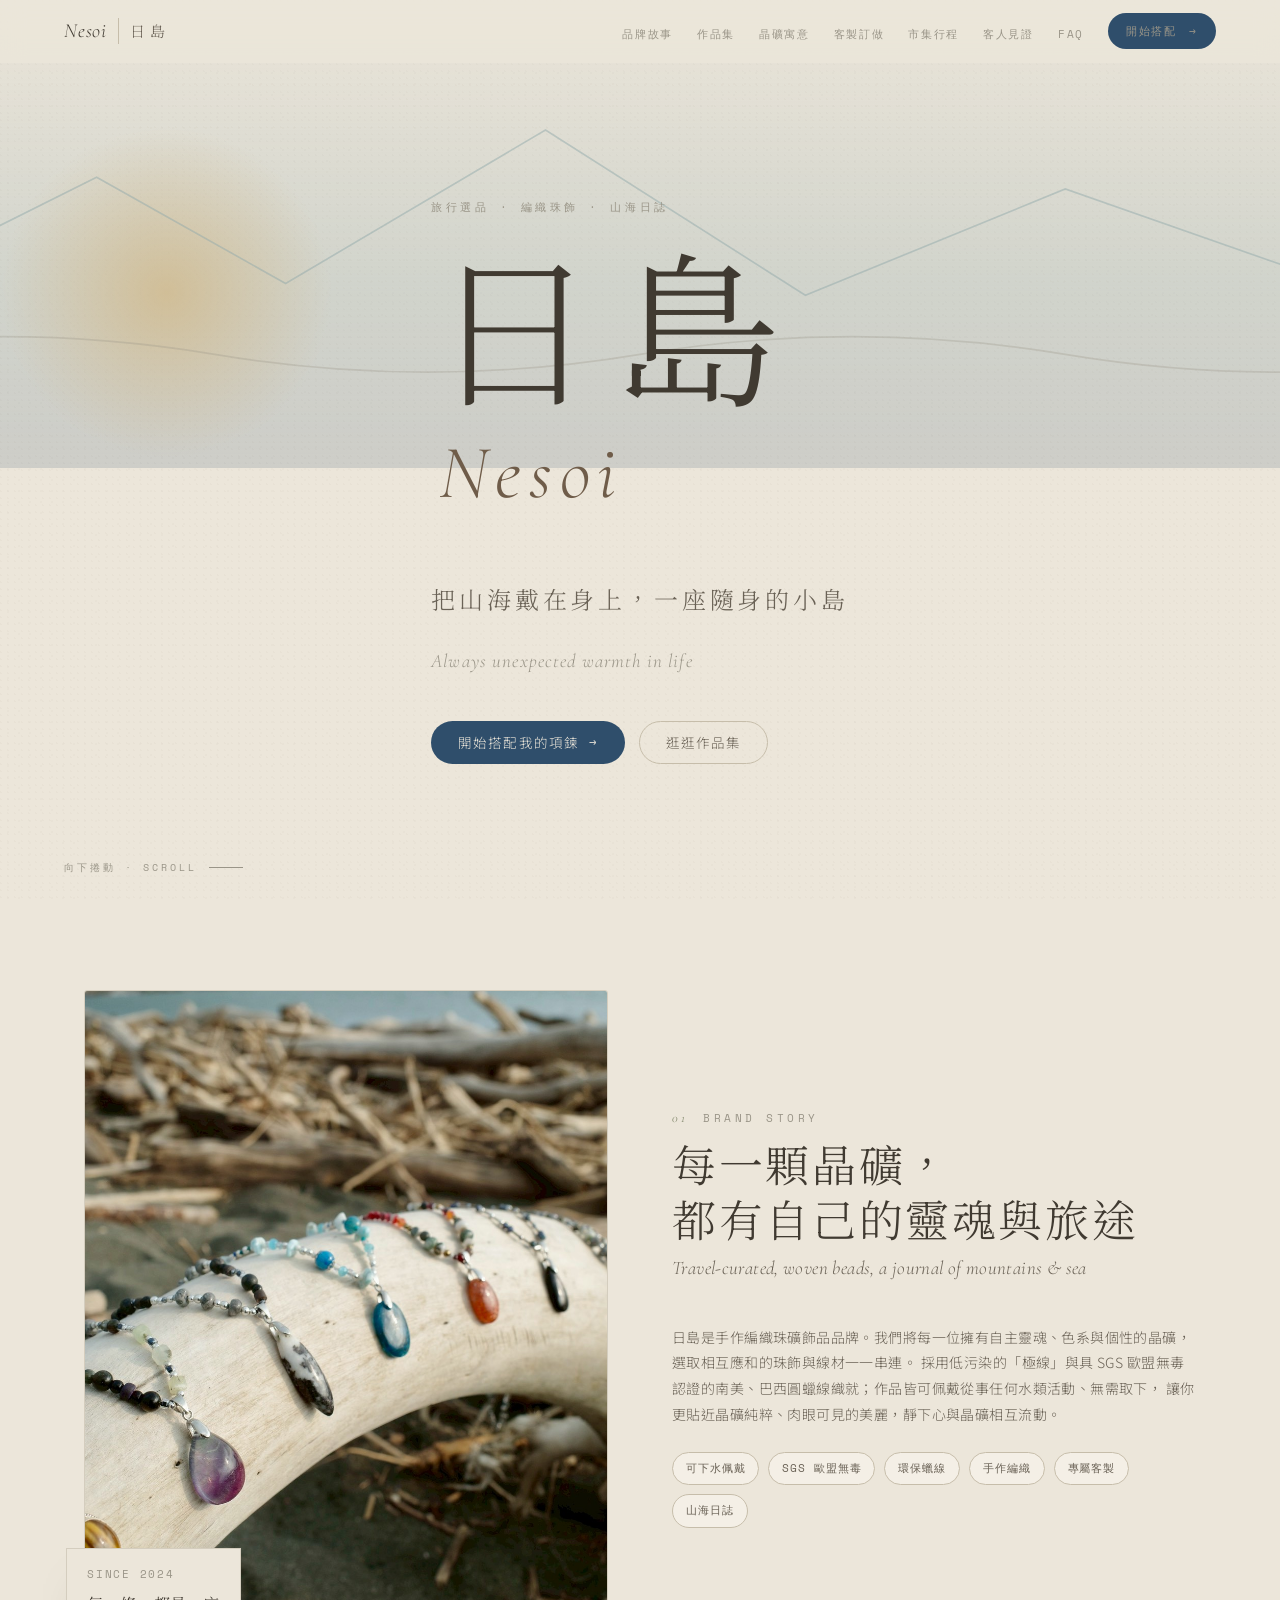
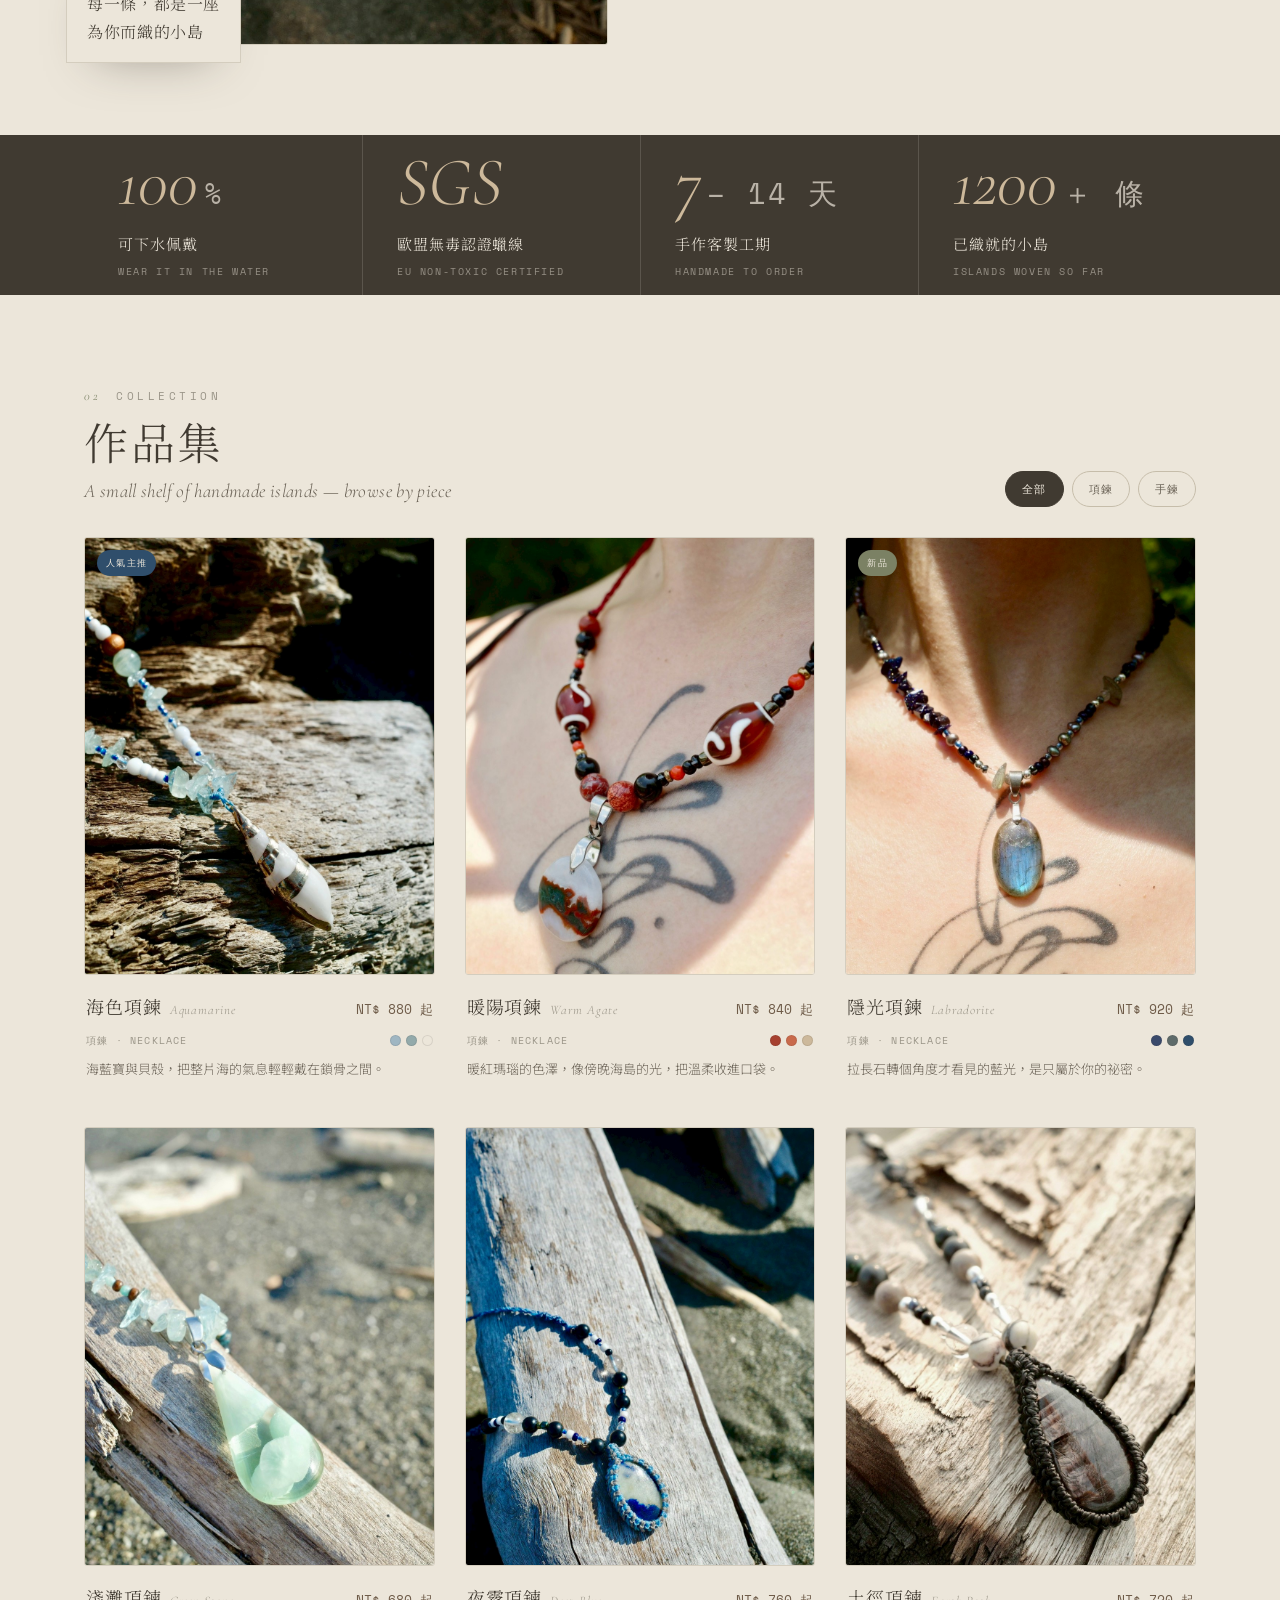
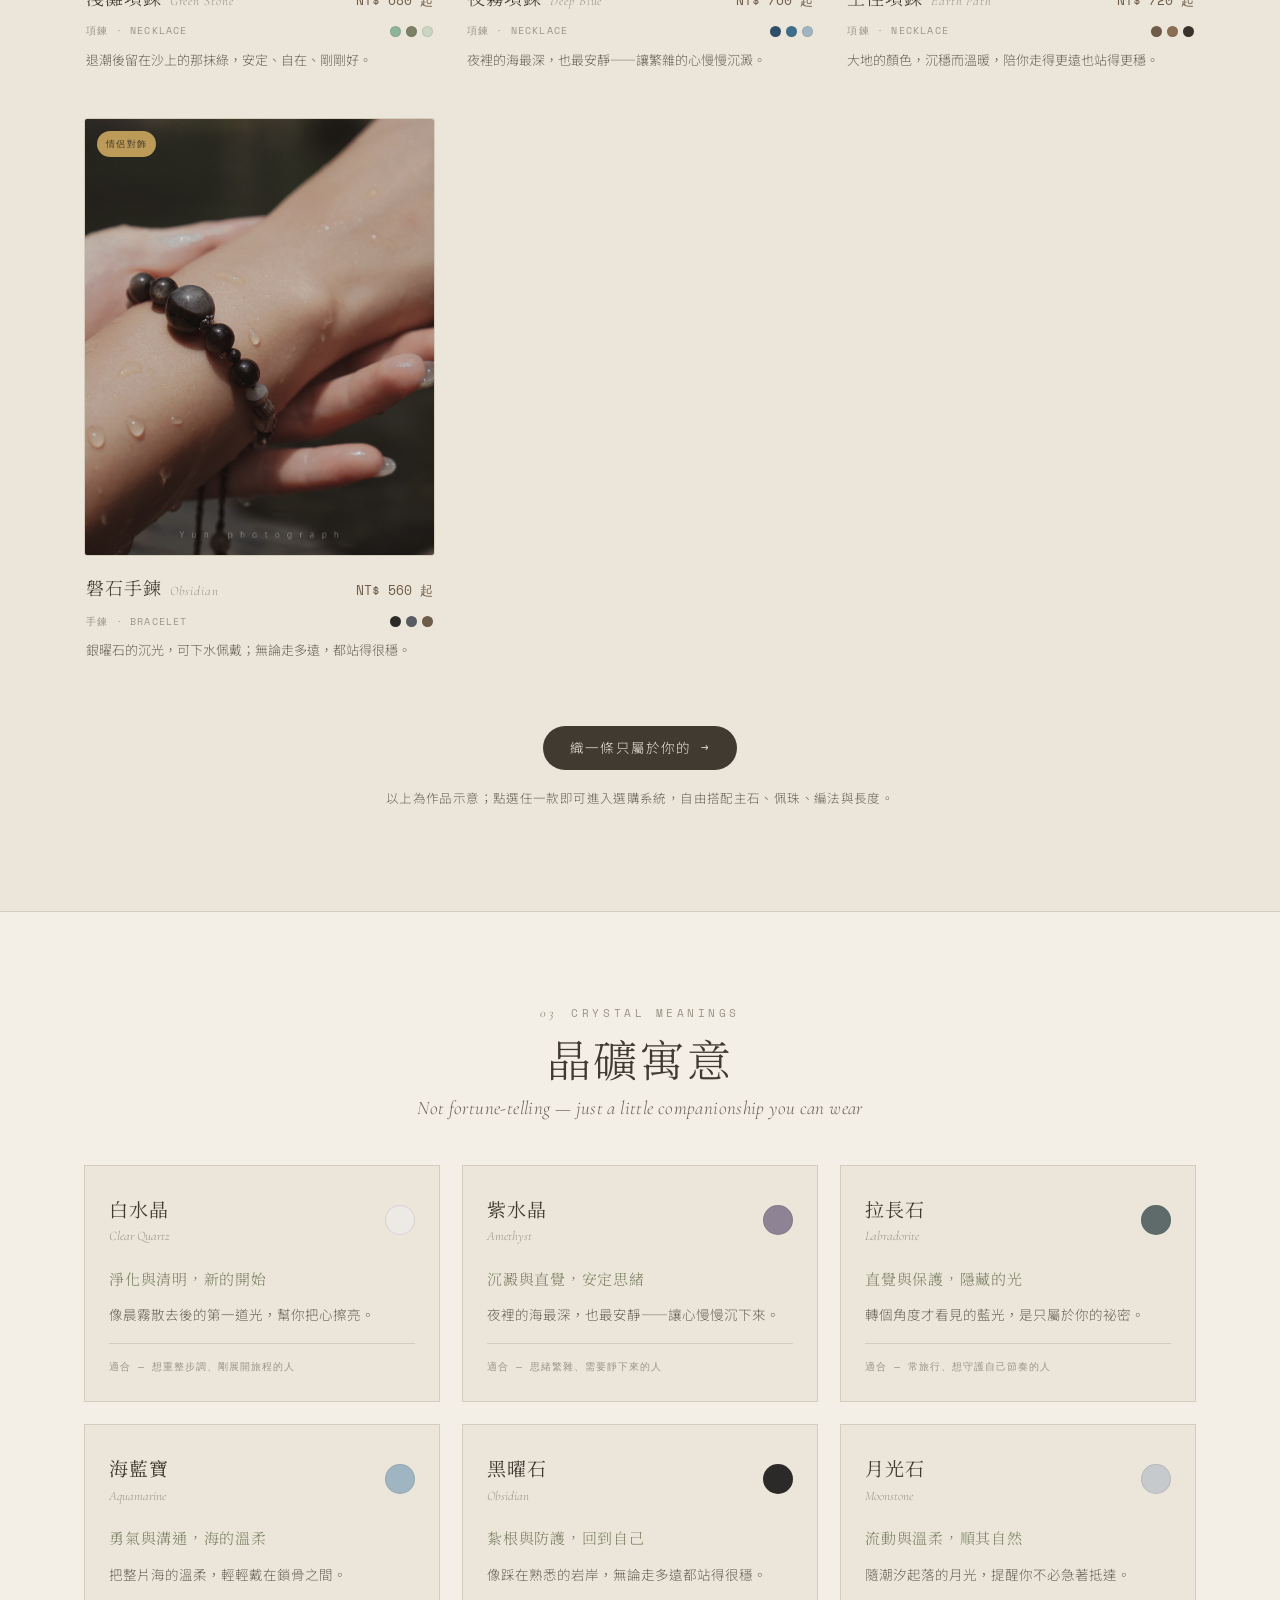
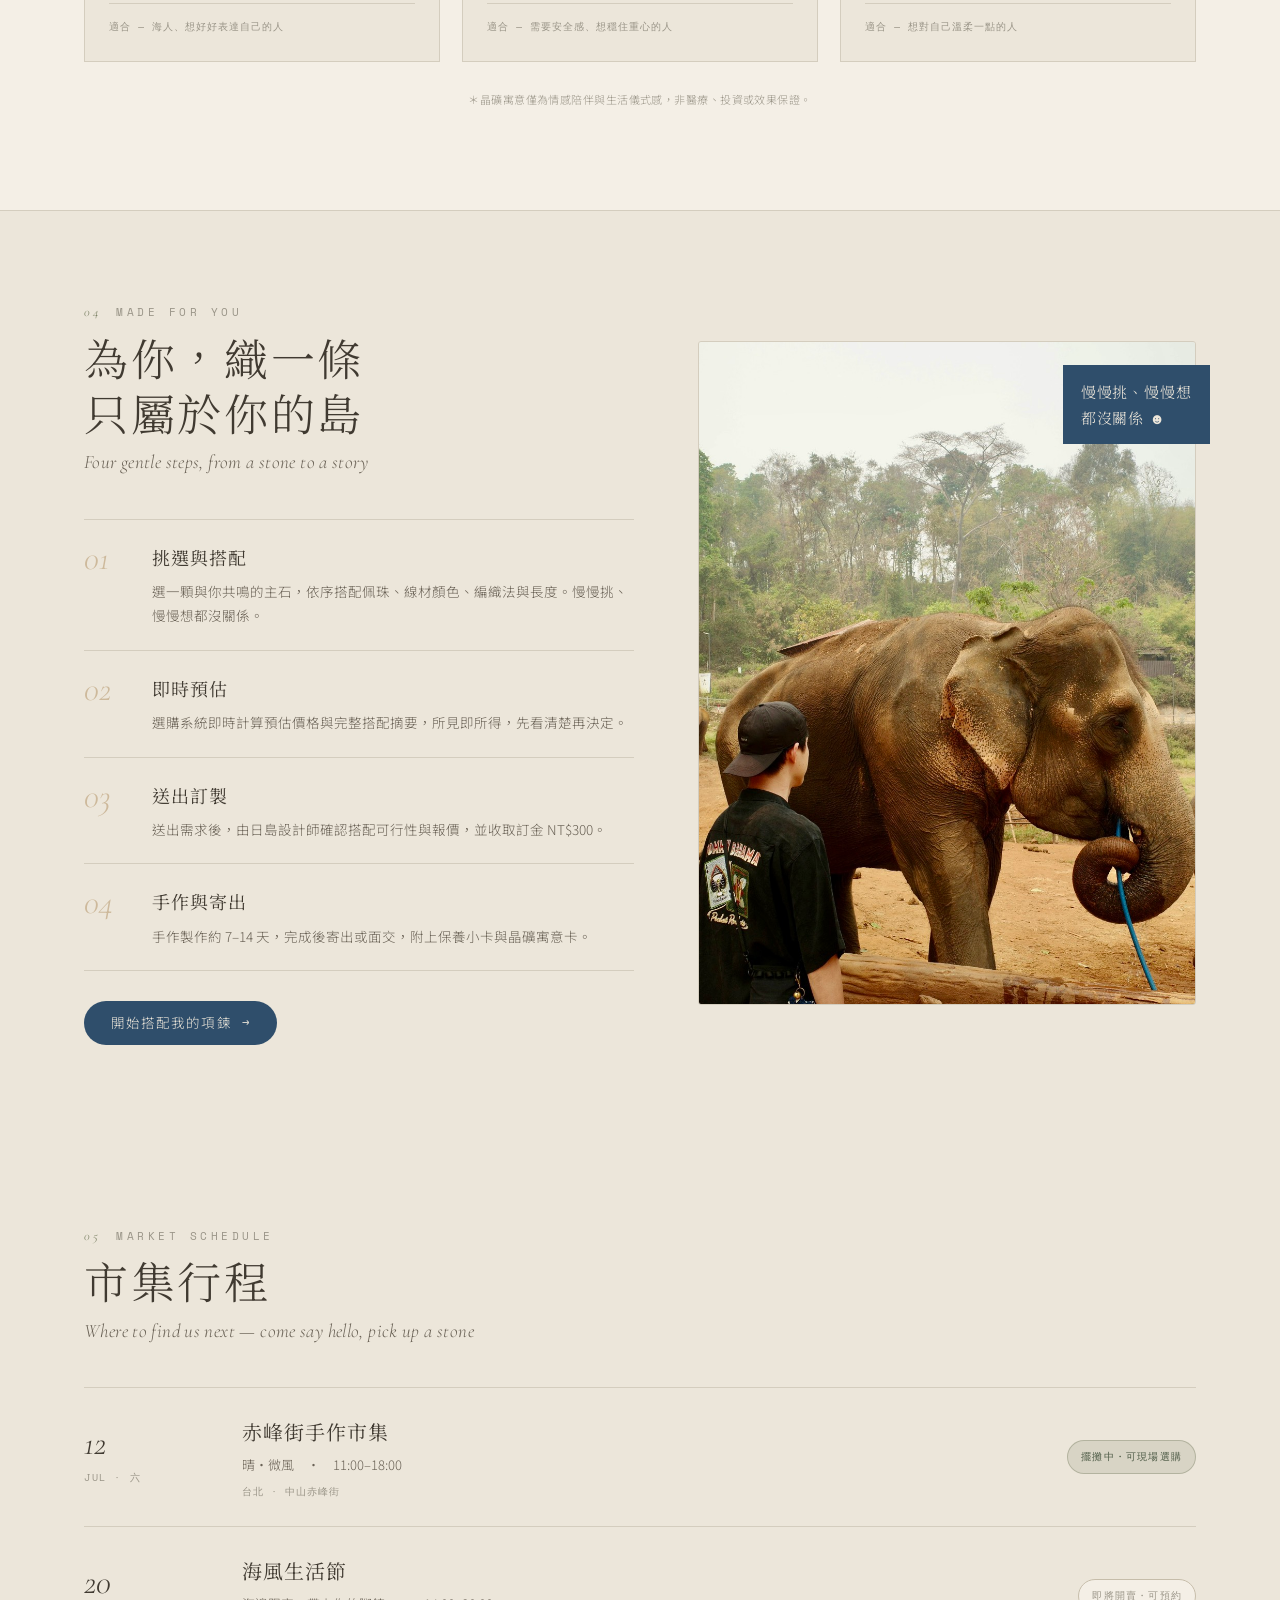
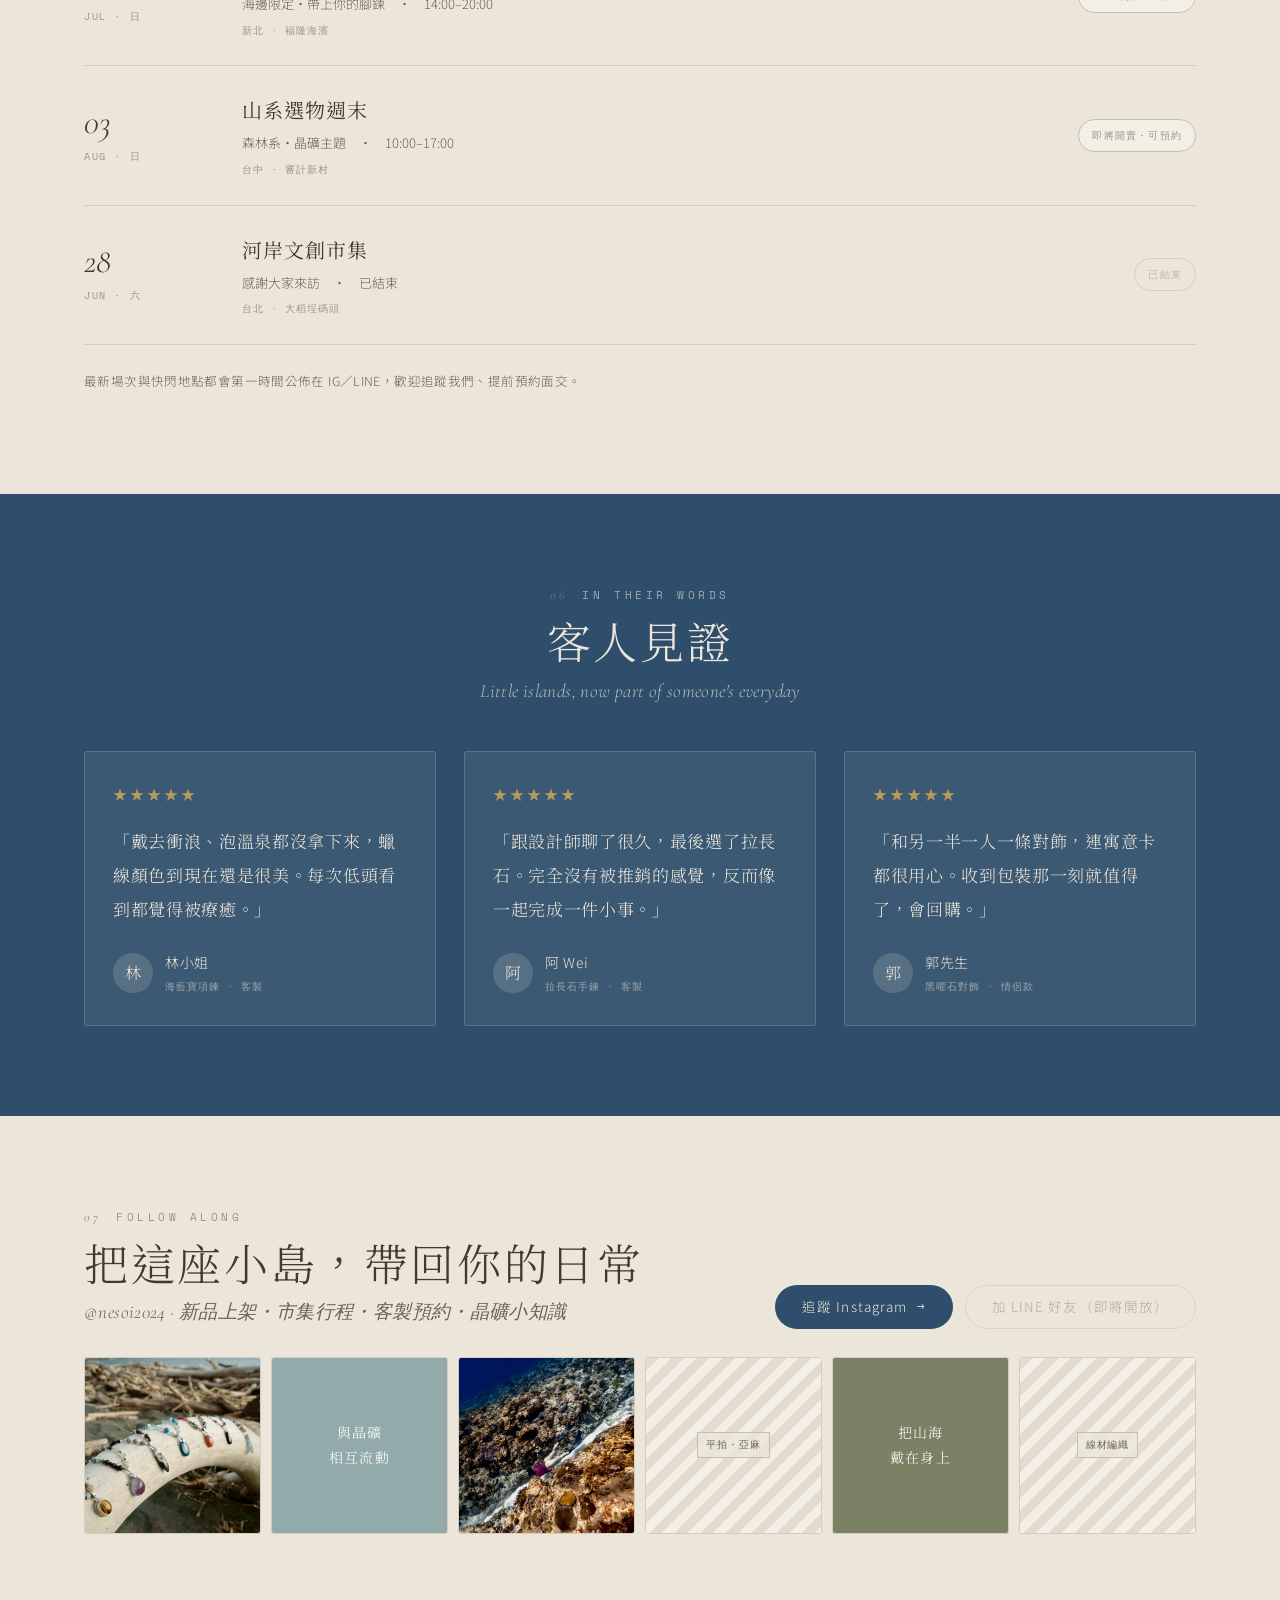
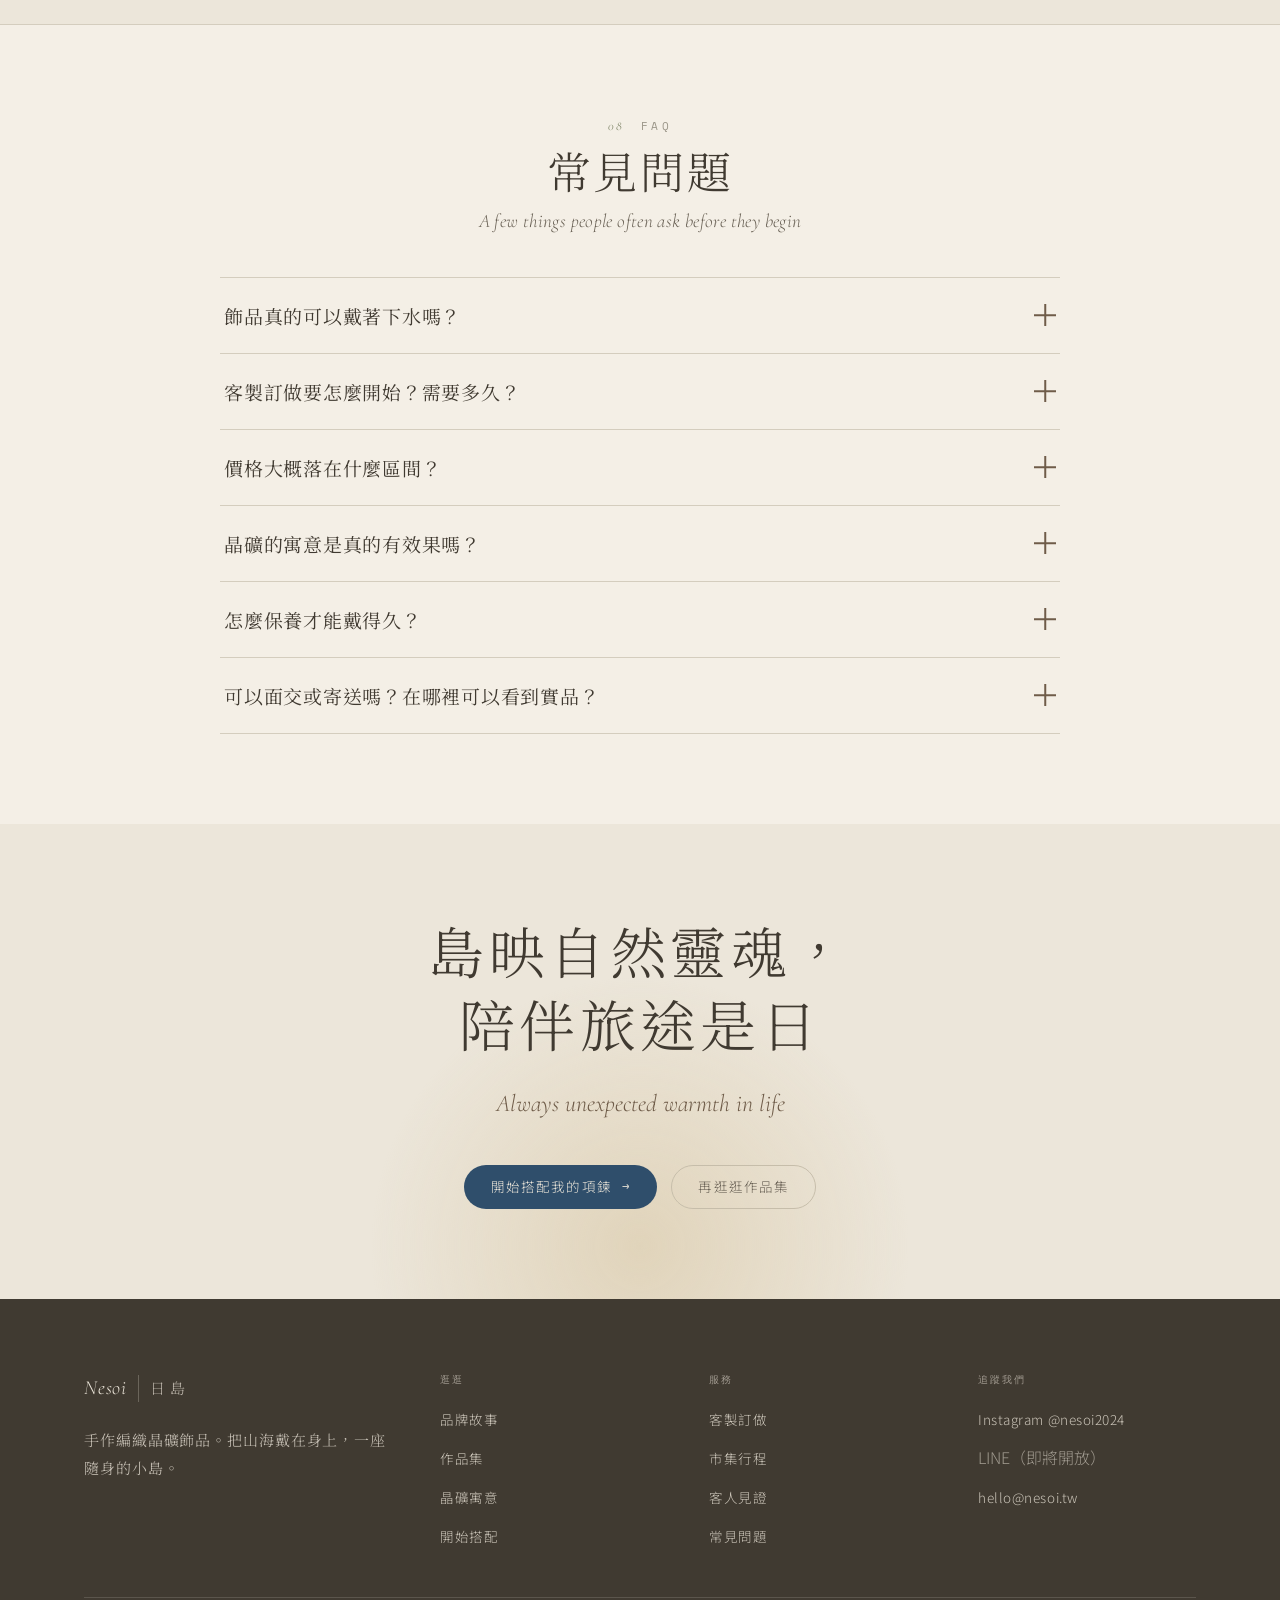
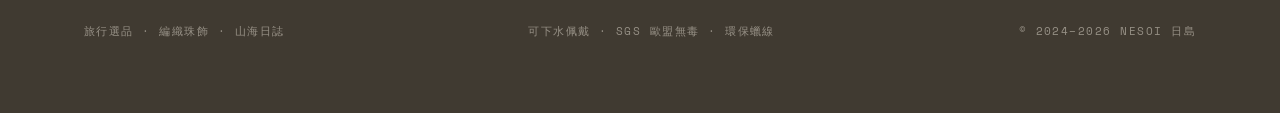
==== commit 9c7b9d97: "Add files via upload" ====
--- a/index.html
+++ b/index.html
@@ -59,7 +59,7 @@
   <div class="wrap">
     <div class="story-grid">
       <div class="story-media reveal">
-        <div class="ph center" data-label="品牌主視覺・晶礦特寫 brand hero"></div>
+        <div class="ph center" data-label="品牌主視覺・晶礦特寫 brand hero"><img src="images/hero.jpg" alt="日島手作晶礦項鍊主視覺" style="position:absolute;inset:0;width:100%;height:100%;object-fit:cover"></div>
         <div class="badge-float">
           <span class="mono-cap">Since 2024</span>
           <div class="t">每一條，都是一座<br>為你而織的小島</div>
@@ -124,131 +124,102 @@
         <button class="filter active" data-cat="all">全部</button>
         <button class="filter" data-cat="necklace">項鍊</button>
         <button class="filter" data-cat="bracelet">手鍊</button>
-        <button class="filter" data-cat="anklet">腳鍊</button>
-        <button class="filter" data-cat="earring">耳飾</button>
       </div>
     </div>
 
     <div class="product-grid">
-      <!-- 1 -->
+      <!-- 1 · p5 海色項鍊 -->
       <a class="product" data-cat="necklace" href="nesoi-shop/index.html#/build">
         <div class="shot">
           <span class="tag-flag">人氣主推</span>
-          <div class="ph center" data-label="海藍寶項鍊 product"></div>
+          <div class="ph center"><img src="images/aqua.jpg" alt="海色項鍊" style="position:absolute;inset:0;width:100%;height:100%;object-fit:cover"></div>
           <span class="reveal-cover"></span>
           <span class="quick">開始搭配這款 →</span>
         </div>
         <div class="info">
           <div class="row1"><div class="name">海色項鍊<span class="en">Aquamarine</span></div><div class="price">NT$ 880 起</div></div>
           <div class="meta"><span class="cat">項鍊 · Necklace</span><span class="dots"><i style="background:#9FB6C2"></i><i style="background:#93AAAB"></i><i style="background:#ECE6DA"></i></span></div>
-          <p class="desc">海藍寶主石，搭配霧藍佩珠，把整片海的溫柔戴在鎖骨之間。</p>
-        </div>
-      </a>
-      <!-- 2 -->
+          <p class="desc">海藍寶與貝殼，把整片海的氣息輕輕戴在鎖骨之間。</p>
+        </div>
+      </a>
+      <!-- 2 · p1 暖陽項鍊 -->
+      <a class="product" data-cat="necklace" href="nesoi-shop/index.html#/build">
+        <div class="shot">
+          <div class="ph center"><img src="images/warm.jpg" alt="暖陽項鍊" style="position:absolute;inset:0;width:100%;height:100%;object-fit:cover"></div>
+          <span class="reveal-cover"></span>
+          <span class="quick">開始搭配這款 →</span>
+        </div>
+        <div class="info">
+          <div class="row1"><div class="name">暖陽項鍊<span class="en">Warm Agate</span></div><div class="price">NT$ 840 起</div></div>
+          <div class="meta"><span class="cat">項鍊 · Necklace</span><span class="dots"><i style="background:#A6402F"></i><i style="background:#C96A4B"></i><i style="background:#CDB99B"></i></span></div>
+          <p class="desc">暖紅瑪瑙的色澤，像傍晚海島的光，把溫柔收進口袋。</p>
+        </div>
+      </a>
+      <!-- 3 · p2 隱光項鍊 -->
+      <a class="product" data-cat="necklace" href="nesoi-shop/index.html#/build">
+        <div class="shot">
+          <span class="tag-flag olive">新品</span>
+          <div class="ph center"><img src="images/labradorite.jpg" alt="隱光項鍊" style="position:absolute;inset:0;width:100%;height:100%;object-fit:cover"></div>
+          <span class="reveal-cover"></span>
+          <span class="quick">開始搭配這款 →</span>
+        </div>
+        <div class="info">
+          <div class="row1"><div class="name">隱光項鍊<span class="en">Labradorite</span></div><div class="price">NT$ 920 起</div></div>
+          <div class="meta"><span class="cat">項鍊 · Necklace</span><span class="dots"><i style="background:#3A4A6B"></i><i style="background:#5E6B6A"></i><i style="background:#2F4E6B"></i></span></div>
+          <p class="desc">拉長石轉個角度才看見的藍光，是只屬於你的祕密。</p>
+        </div>
+      </a>
+      <!-- 4 · p4 淺灘項鍊 -->
+      <a class="product" data-cat="necklace" href="nesoi-shop/index.html#/build">
+        <div class="shot">
+          <div class="ph center"><img src="images/green.jpg" alt="淺灘項鍊" style="position:absolute;inset:0;width:100%;height:100%;object-fit:cover"></div>
+          <span class="reveal-cover"></span>
+          <span class="quick">開始搭配這款 →</span>
+        </div>
+        <div class="info">
+          <div class="row1"><div class="name">淺灘項鍊<span class="en">Green Stone</span></div><div class="price">NT$ 680 起</div></div>
+          <div class="meta"><span class="cat">項鍊 · Necklace</span><span class="dots"><i style="background:#8FB39B"></i><i style="background:#7B8164"></i><i style="background:#C9D6C2"></i></span></div>
+          <p class="desc">退潮後留在沙上的那抹綠，安定、自在、剛剛好。</p>
+        </div>
+      </a>
+      <!-- 5 · p6 夜霧項鍊 -->
+      <a class="product" data-cat="necklace" href="nesoi-shop/index.html#/build">
+        <div class="shot">
+          <div class="ph center"><img src="images/blue.jpg" alt="夜霧項鍊" style="position:absolute;inset:0;width:100%;height:100%;object-fit:cover"></div>
+          <span class="reveal-cover"></span>
+          <span class="quick">開始搭配這款 →</span>
+        </div>
+        <div class="info">
+          <div class="row1"><div class="name">夜霧項鍊<span class="en">Deep Blue</span></div><div class="price">NT$ 760 起</div></div>
+          <div class="meta"><span class="cat">項鍊 · Necklace</span><span class="dots"><i style="background:#2F4E6B"></i><i style="background:#3E6E8E"></i><i style="background:#9FB6C2"></i></span></div>
+          <p class="desc">夜裡的海最深，也最安靜——讓繁雜的心慢慢沉澱。</p>
+        </div>
+      </a>
+      <!-- 6 · p7 土徑項鍊 -->
+      <a class="product" data-cat="necklace" href="nesoi-shop/index.html#/build">
+        <div class="shot">
+          <div class="ph center"><img src="images/earth.jpg" alt="土徑項鍊" style="position:absolute;inset:0;width:100%;height:100%;object-fit:cover"></div>
+          <span class="reveal-cover"></span>
+          <span class="quick">開始搭配這款 →</span>
+        </div>
+        <div class="info">
+          <div class="row1"><div class="name">土徑項鍊<span class="en">Earth Path</span></div><div class="price">NT$ 720 起</div></div>
+          <div class="meta"><span class="cat">項鍊 · Necklace</span><span class="dots"><i style="background:#6F5C49"></i><i style="background:#8A6E54"></i><i style="background:#3A322A"></i></span></div>
+          <p class="desc">大地的顏色，沉穩而溫暖，陪你走得更遠也站得更穩。</p>
+        </div>
+      </a>
+      <!-- 7 · p3 磐石手鍊 -->
       <a class="product" data-cat="bracelet" href="nesoi-shop/index.html#/build">
         <div class="shot">
-          <div class="ph center" data-label="拉長石手鍊 product"></div>
-          <span class="reveal-cover"></span>
-          <span class="quick">開始搭配這款 →</span>
-        </div>
-        <div class="info">
-          <div class="row1"><div class="name">隱光手鍊<span class="en">Labradorite</span></div><div class="price">NT$ 580 起</div></div>
-          <div class="meta"><span class="cat">手鍊 · Bracelet</span><span class="dots"><i style="background:#5E6B6A"></i><i style="background:#4C5A45"></i><i style="background:#2F4E6B"></i></span></div>
-          <p class="desc">拉長石轉個角度才看見的藍光，是只屬於你的祕密。</p>
-        </div>
-      </a>
-      <!-- 3 -->
-      <a class="product" data-cat="necklace" href="nesoi-shop/index.html#/build">
-        <div class="shot">
-          <span class="tag-flag olive">新品</span>
-          <div class="ph center" data-label="紫水晶項鍊 product"></div>
-          <span class="reveal-cover"></span>
-          <span class="quick">開始搭配這款 →</span>
-        </div>
-        <div class="info">
-          <div class="row1"><div class="name">夜霧項鍊<span class="en">Amethyst</span></div><div class="price">NT$ 920 起</div></div>
-          <div class="meta"><span class="cat">項鍊 · Necklace</span><span class="dots"><i style="background:#8E8295"></i><i style="background:#5A5C63"></i><i style="background:#9FB0B8"></i></span></div>
-          <p class="desc">夜裡的海最深、也最安靜——讓繁雜的心，慢慢沉澱下來。</p>
-        </div>
-      </a>
-      <!-- 4 -->
-      <a class="product" data-cat="anklet" href="nesoi-shop/index.html#/build">
-        <div class="shot">
-          <div class="ph center" data-label="月光石腳鍊 product"></div>
-          <span class="reveal-cover"></span>
-          <span class="quick">開始搭配這款 →</span>
-        </div>
-        <div class="info">
-          <div class="row1"><div class="name">潮汐腳鍊<span class="en">Moonstone</span></div><div class="price">NT$ 520 起</div></div>
-          <div class="meta"><span class="cat">腳鍊 · Anklet</span><span class="dots"><i style="background:#EDEAE6"></i><i style="background:#C6CACD"></i><i style="background:#93AAAB"></i></span></div>
-          <p class="desc">隨步伐輕輕晃動的月光，陪你赤足走過每一段海岸線。</p>
-        </div>
-      </a>
-      <!-- 5 -->
-      <a class="product" data-cat="earring" href="nesoi-shop/index.html#/build">
-        <div class="shot">
-          <div class="ph center" data-label="白水晶耳飾 product"></div>
-          <span class="reveal-cover"></span>
-          <span class="quick">開始搭配這款 →</span>
-        </div>
-        <div class="info">
-          <div class="row1"><div class="name">晨光耳飾<span class="en">Clear Quartz</span></div><div class="price">NT$ 420 起</div></div>
-          <div class="meta"><span class="cat">耳飾 · Earring</span><span class="dots"><i style="background:#EDEAE6"></i><i style="background:#ECE6DA"></i><i style="background:#CDB99B"></i></span></div>
-          <p class="desc">像晨霧散去後的第一道光，幫你把心輕輕擦亮。</p>
-        </div>
-      </a>
-      <!-- 6 -->
-      <a class="product" data-cat="bracelet" href="nesoi-shop/index.html#/build">
-        <div class="shot">
           <span class="tag-flag gold">情侶對飾</span>
-          <div class="ph center" data-label="黑曜石手鍊 product"></div>
+          <div class="ph center"><img src="images/obsidian.jpg" alt="磐石手鍊" style="position:absolute;inset:0;width:100%;height:100%;object-fit:cover"></div>
           <span class="reveal-cover"></span>
           <span class="quick">開始搭配這款 →</span>
         </div>
         <div class="info">
           <div class="row1"><div class="name">磐石手鍊<span class="en">Obsidian</span></div><div class="price">NT$ 560 起</div></div>
-          <div class="meta"><span class="cat">手鍊 · Bracelet</span><span class="dots"><i style="background:#2C2A28"></i><i style="background:#6F5C49"></i><i style="background:#5A5C63"></i></span></div>
-          <p class="desc">像踩在熟悉的岩岸，無論走多遠，都站得很穩。</p>
-        </div>
-      </a>
-      <!-- 7 -->
-      <a class="product" data-cat="necklace" href="nesoi-shop/index.html#/build">
-        <div class="shot">
-          <div class="ph center" data-label="草莓晶項鍊 product"></div>
-          <span class="reveal-cover"></span>
-          <span class="quick">開始搭配這款 →</span>
-        </div>
-        <div class="info">
-          <div class="row1"><div class="name">暖陽項鍊<span class="en">Strawberry Q.</span></div><div class="price">NT$ 840 起</div></div>
-          <div class="meta"><span class="cat">項鍊 · Necklace</span><span class="dots"><i style="background:#D98E78"></i><i style="background:#CDB99B"></i><i style="background:#BC9A57"></i></span></div>
-          <p class="desc">像傍晚海島的暖光，把溫柔與好人緣輕輕收進口袋。</p>
-        </div>
-      </a>
-      <!-- 8 -->
-      <a class="product" data-cat="anklet" href="nesoi-shop/index.html#/build">
-        <div class="shot">
-          <div class="ph center" data-label="天河石腳鍊 product"></div>
-          <span class="reveal-cover"></span>
-          <span class="quick">開始搭配這款 →</span>
-        </div>
-        <div class="info">
-          <div class="row1"><div class="name">淺灘腳鍊<span class="en">Amazonite</span></div><div class="price">NT$ 540 起</div></div>
-          <div class="meta"><span class="cat">腳鍊 · Anklet</span><span class="dots"><i style="background:#93AAAB"></i><i style="background:#7B8164"></i><i style="background:#ECE6DA"></i></span></div>
-          <p class="desc">退潮後留在沙上的那抹綠，安定、自在、剛剛好。</p>
-        </div>
-      </a>
-      <!-- 9 -->
-      <a class="product" data-cat="earring" href="nesoi-shop/index.html#/build">
-        <div class="shot">
-          <span class="tag-flag olive">新品</span>
-          <div class="ph center" data-label="太陽石耳飾 product"></div>
-          <span class="reveal-cover"></span>
-          <span class="quick">開始搭配這款 →</span>
-        </div>
-        <div class="info">
-          <div class="row1"><div class="name">日輪耳飾<span class="en">Sunstone</span></div><div class="price">NT$ 460 起</div></div>
-          <div class="meta"><span class="cat">耳飾 · Earring</span><span class="dots"><i style="background:#BC9A57"></i><i style="background:#CDB99B"></i><i style="background:#6F5C49"></i></span></div>
-          <p class="desc">一輪小小的日，掛在耳畔，替你收住每一道光。</p>
+          <div class="meta"><span class="cat">手鍊 · Bracelet</span><span class="dots"><i style="background:#2C2A28"></i><i style="background:#5A5C63"></i><i style="background:#6F5C49"></i></span></div>
+          <p class="desc">銀曜石的沉光，可下水佩戴；無論走多遠，都站得很穩。</p>
         </div>
       </a>
     </div>
@@ -330,7 +301,7 @@
         </div>
       </div>
       <div class="flow-media reveal d1">
-        <div class="ph center" data-label="客製搭配・線材與主石 custom"></div>
+        <div class="ph center" data-label="客製搭配・線材與主石 custom"><img src="images/travel.jpg" alt="旅行選品・山海日誌" style="position:absolute;inset:0;width:100%;height:100%;object-fit:cover"></div>
         <div class="pull"><div class="serif">慢慢挑、慢慢想<br>都沒關係 ☻</div></div>
       </div>
     </div>
@@ -416,9 +387,9 @@
     </div>
 
     <div class="ig-grid">
-      <div class="ig-cell"><div class="ph center" data-label="晶礦特寫"></div><span class="ovl"><svg viewBox="0 0 24 24" fill="none" stroke-width="1.6"><rect x="3" y="3" width="18" height="18" rx="5"/><circle cx="12" cy="12" r="4"/><circle cx="17.5" cy="6.5" r="1" fill="#fff" stroke="none"/></svg></span></div>
+      <div class="ig-cell"><div class="ph center" data-label="晶礦特寫"><img src="images/group.jpg" alt="日島晶礦作品合輯" style="position:absolute;inset:0;width:100%;height:100%;object-fit:cover"></div><span class="ovl"><svg viewBox="0 0 24 24" fill="none" stroke-width="1.6"><rect x="3" y="3" width="18" height="18" rx="5"/><circle cx="12" cy="12" r="4"/><circle cx="17.5" cy="6.5" r="1" fill="#fff" stroke="none"/></svg></span></div>
       <div class="ig-cell quote sea"><p>與晶礦<br>相互流動</p></div>
-      <div class="ig-cell"><div class="ph center" data-label="海邊配戴"></div><span class="ovl"><svg viewBox="0 0 24 24" fill="none" stroke-width="1.6"><rect x="3" y="3" width="18" height="18" rx="5"/><circle cx="12" cy="12" r="4"/><circle cx="17.5" cy="6.5" r="1" fill="#fff" stroke="none"/></svg></span></div>
+      <div class="ig-cell"><div class="ph center" data-label="海邊配戴"><img src="images/sea.jpg" alt="可下水佩戴・海人飾品" style="position:absolute;inset:0;width:100%;height:100%;object-fit:cover"></div><span class="ovl"><svg viewBox="0 0 24 24" fill="none" stroke-width="1.6"><rect x="3" y="3" width="18" height="18" rx="5"/><circle cx="12" cy="12" r="4"/><circle cx="17.5" cy="6.5" r="1" fill="#fff" stroke="none"/></svg></span></div>
       <div class="ig-cell"><div class="ph center" data-label="平拍・亞麻"></div><span class="ovl"><svg viewBox="0 0 24 24" fill="none" stroke-width="1.6"><rect x="3" y="3" width="18" height="18" rx="5"/><circle cx="12" cy="12" r="4"/><circle cx="17.5" cy="6.5" r="1" fill="#fff" stroke="none"/></svg></span></div>
       <div class="ig-cell quote olive"><p>把山海<br>戴在身上</p></div>
       <div class="ig-cell"><div class="ph center" data-label="線材編織"></div><span class="ovl"><svg viewBox="0 0 24 24" fill="none" stroke-width="1.6"><rect x="3" y="3" width="18" height="18" rx="5"/><circle cx="12" cy="12" r="4"/><circle cx="17.5" cy="6.5" r="1" fill="#fff" stroke="none"/></svg></span></div>
